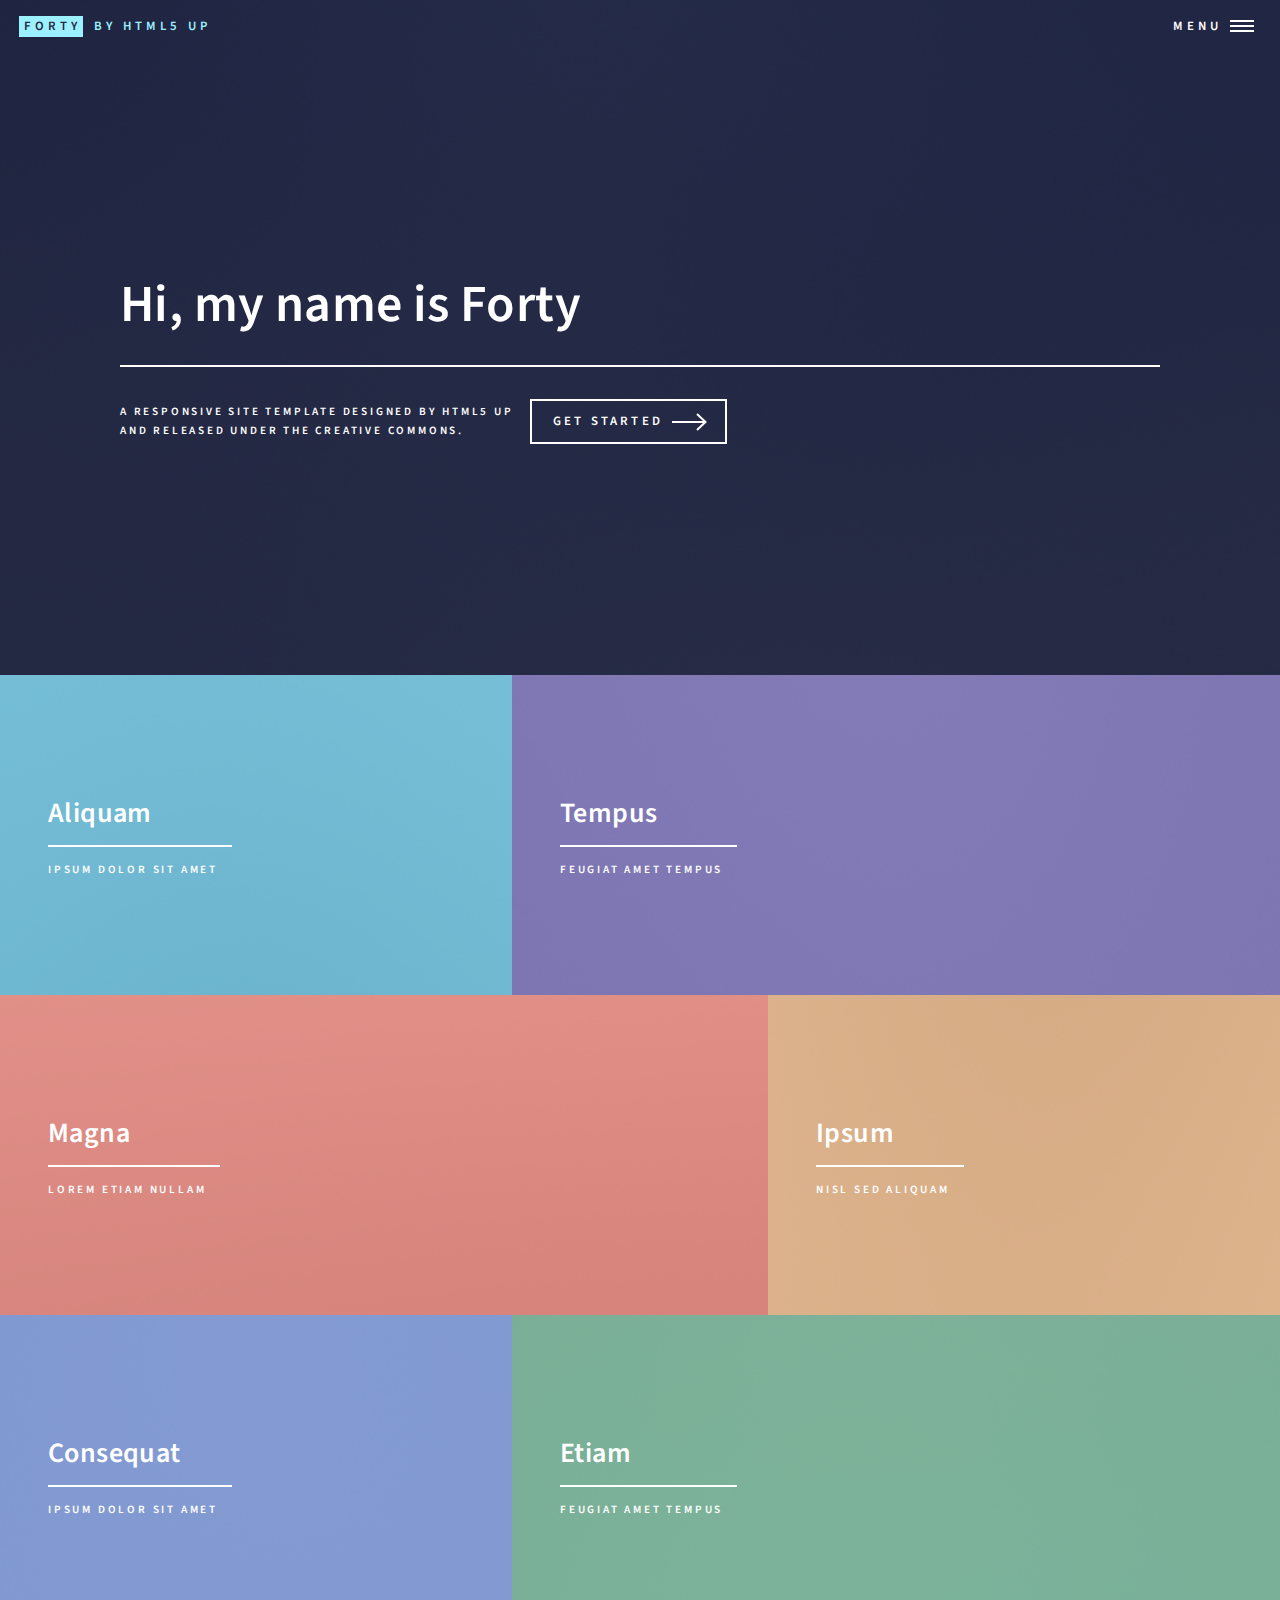
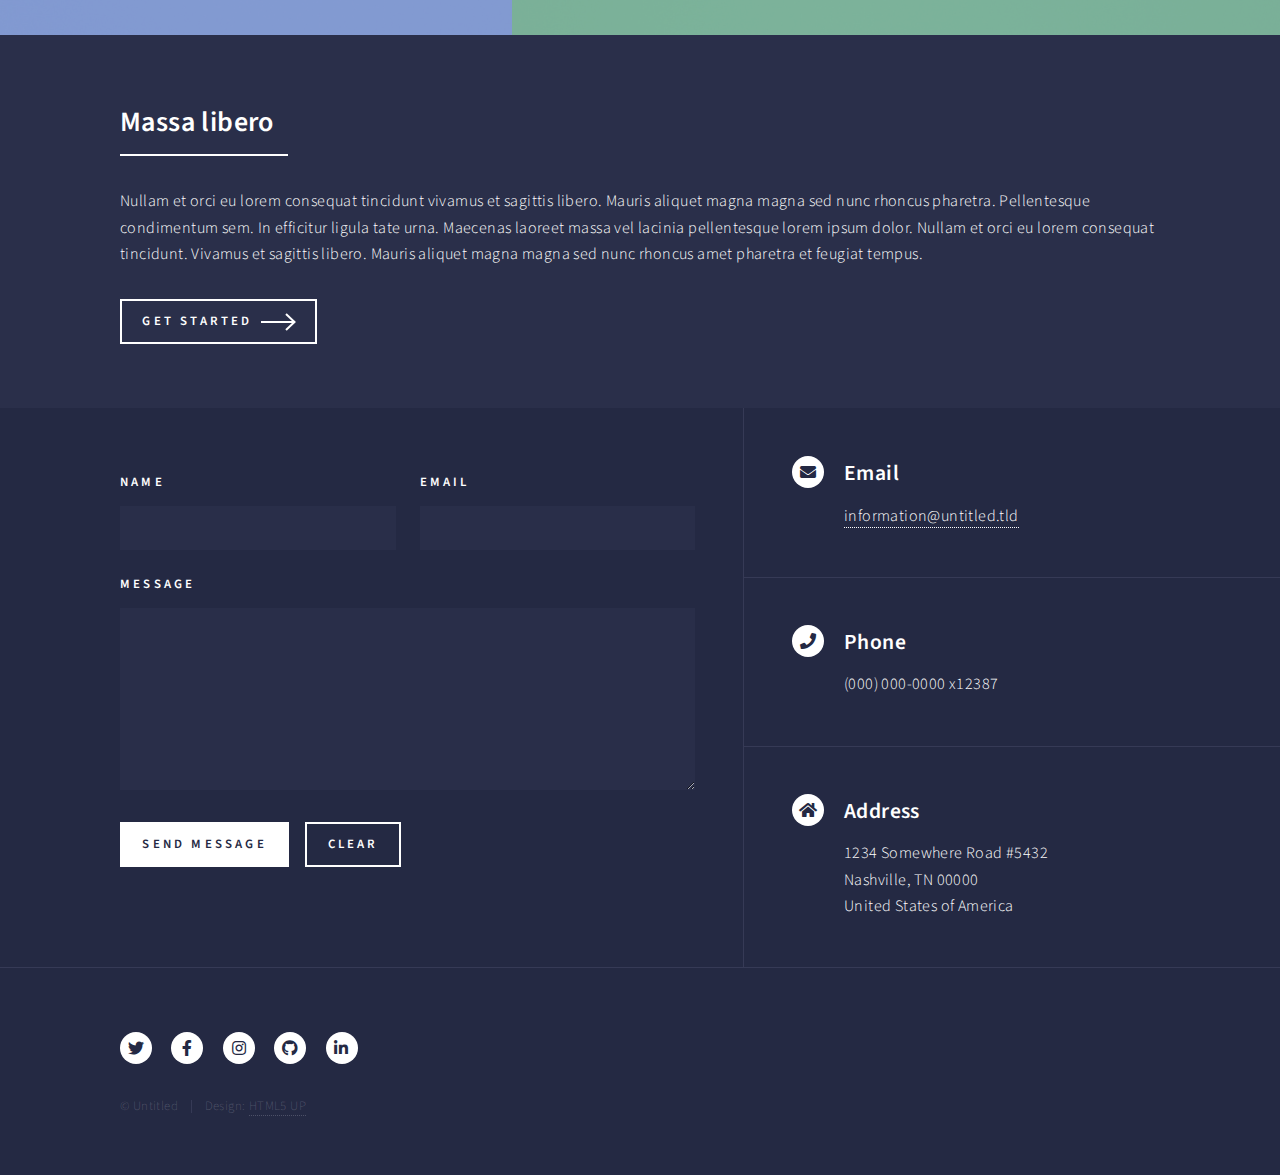
==== index.html @ 18cd09c6 "." ====
<!DOCTYPE HTML>
<!--
	Forty by HTML5 UP
	html5up.net | @ajlkn
	Free for personal and commercial use under the CCA 3.0 license (html5up.net/license)
-->
<html>
	<head>
		<title>Forty by HTML5 UP</title>
		<meta charset="utf-8" />
		<meta name="viewport" content="width=device-width, initial-scale=1, user-scalable=no" />
		<link rel="stylesheet" href="assets/css/main.css" />
		<noscript><link rel="stylesheet" href="assets/css/noscript.css" /></noscript>
	</head>
	<body class="is-preload">

		<!-- Wrapper -->
			<div id="wrapper">

				<!-- Header -->
					<header id="header" class="alt">
						<a href="index.html" class="logo"><strong>Forty</strong> <span>by HTML5 UP</span></a>
						<nav>
							<a href="#menu">Menu</a>
						</nav>
					</header>

				<!-- Menu -->
					<nav id="menu">
						<ul class="links">
							<li><a href="index.html">Home</a></li>
							<li><a href="landing.html">Landing</a></li>
							<li><a href="generic.html">Generic</a></li>
							<li><a href="elements.html">Elements</a></li>
						</ul>
						<ul class="actions stacked">
							<li><a href="#" class="button primary fit">Get Started</a></li>
							<li><a href="#" class="button fit">Log In</a></li>
						</ul>
					</nav>

				<!-- Banner -->
					<section id="banner" class="major">
						<div class="inner">
							<header class="major">
								<h1>Hi, my name is Forty</h1>
							</header>
							<div class="content">
								<p>A responsive site template designed by HTML5 UP<br />
								and released under the Creative Commons.</p>
								<ul class="actions">
									<li><a href="#one" class="button next scrolly">Get Started</a></li>
								</ul>
							</div>
						</div>
					</section>

				<!-- Main -->
					<div id="main">

						<!-- One -->
							<section id="one" class="tiles">
								<article>
									<span class="image">
										<img src="images/pic01.jpg" alt="" />
									</span>
									<header class="major">
										<h3><a href="landing.html" class="link">Aliquam</a></h3>
										<p>Ipsum dolor sit amet</p>
									</header>
								</article>
								<article>
									<span class="image">
										<img src="images/pic02.jpg" alt="" />
									</span>
									<header class="major">
										<h3><a href="landing.html" class="link">Tempus</a></h3>
										<p>feugiat amet tempus</p>
									</header>
								</article>
								<article>
									<span class="image">
										<img src="images/pic03.jpg" alt="" />
									</span>
									<header class="major">
										<h3><a href="landing.html" class="link">Magna</a></h3>
										<p>Lorem etiam nullam</p>
									</header>
								</article>
								<article>
									<span class="image">
										<img src="images/pic04.jpg" alt="" />
									</span>
									<header class="major">
										<h3><a href="landing.html" class="link">Ipsum</a></h3>
										<p>Nisl sed aliquam</p>
									</header>
								</article>
								<article>
									<span class="image">
										<img src="images/pic05.jpg" alt="" />
									</span>
									<header class="major">
										<h3><a href="landing.html" class="link">Consequat</a></h3>
										<p>Ipsum dolor sit amet</p>
									</header>
								</article>
								<article>
									<span class="image">
										<img src="images/pic06.jpg" alt="" />
									</span>
									<header class="major">
										<h3><a href="landing.html" class="link">Etiam</a></h3>
										<p>Feugiat amet tempus</p>
									</header>
								</article>
							</section>

						<!-- Two -->
							<section id="two">
								<div class="inner">
									<header class="major">
										<h2>Massa libero</h2>
									</header>
									<p>Nullam et orci eu lorem consequat tincidunt vivamus et sagittis libero. Mauris aliquet magna magna sed nunc rhoncus pharetra. Pellentesque condimentum sem. In efficitur ligula tate urna. Maecenas laoreet massa vel lacinia pellentesque lorem ipsum dolor. Nullam et orci eu lorem consequat tincidunt. Vivamus et sagittis libero. Mauris aliquet magna magna sed nunc rhoncus amet pharetra et feugiat tempus.</p>
									<ul class="actions">
										<li><a href="landing.html" class="button next">Get Started</a></li>
									</ul>
								</div>
							</section>

					</div>

				<!-- Contact -->
					<section id="contact">
						<div class="inner">
							<section>
								<form method="post" action="#">
									<div class="fields">
										<div class="field half">
											<label for="name">Name</label>
											<input type="text" name="name" id="name" />
										</div>
										<div class="field half">
											<label for="email">Email</label>
											<input type="text" name="email" id="email" />
										</div>
										<div class="field">
											<label for="message">Message</label>
											<textarea name="message" id="message" rows="6"></textarea>
										</div>
									</div>
									<ul class="actions">
										<li><input type="submit" value="Send Message" class="primary" /></li>
										<li><input type="reset" value="Clear" /></li>
									</ul>
								</form>
							</section>
							<section class="split">
								<section>
									<div class="contact-method">
										<span class="icon solid alt fa-envelope"></span>
										<h3>Email</h3>
										<a href="#">information@untitled.tld</a>
									</div>
								</section>
								<section>
									<div class="contact-method">
										<span class="icon solid alt fa-phone"></span>
										<h3>Phone</h3>
										<span>(000) 000-0000 x12387</span>
									</div>
								</section>
								<section>
									<div class="contact-method">
										<span class="icon solid alt fa-home"></span>
										<h3>Address</h3>
										<span>1234 Somewhere Road #5432<br />
										Nashville, TN 00000<br />
										United States of America</span>
									</div>
								</section>
							</section>
						</div>
					</section>

				<!-- Footer -->
					<footer id="footer">
						<div class="inner">
							<ul class="icons">
								<li><a href="#" class="icon brands alt fa-twitter"><span class="label">Twitter</span></a></li>
								<li><a href="#" class="icon brands alt fa-facebook-f"><span class="label">Facebook</span></a></li>
								<li><a href="#" class="icon brands alt fa-instagram"><span class="label">Instagram</span></a></li>
								<li><a href="#" class="icon brands alt fa-github"><span class="label">GitHub</span></a></li>
								<li><a href="#" class="icon brands alt fa-linkedin-in"><span class="label">LinkedIn</span></a></li>
							</ul>
							<ul class="copyright">
								<li>&copy; Untitled</li><li>Design: <a href="https://html5up.net">HTML5 UP</a></li>
							</ul>
						</div>
					</footer>

			</div>

		<!-- Scripts -->
			<script src="assets/js/jquery.min.js"></script>
			<script src="assets/js/jquery.scrolly.min.js"></script>
			<script src="assets/js/jquery.scrollex.min.js"></script>
			<script src="assets/js/browser.min.js"></script>
			<script src="assets/js/breakpoints.min.js"></script>
			<script src="assets/js/util.js"></script>
			<script src="assets/js/main.js"></script>

	</body>
</html>
---- assets/css/main.css ----
@import url(fontawesome-all.min.css);
@import url("https://fonts.googleapis.com/css?family=Source+Sans+Pro:300,300italic,600,600italic");

/*
	Forty by HTML5 UP
	html5up.net | @ajlkn
	Free for personal and commercial use under the CCA 3.0 license (html5up.net/license)
*/

html, body, div, span, applet, object,
iframe, h1, h2, h3, h4, h5, h6, p, blockquote,
pre, a, abbr, acronym, address, big, cite,
code, del, dfn, em, img, ins, kbd, q, s, samp,
small, strike, strong, sub, sup, tt, var, b,
u, i, center, dl, dt, dd, ol, ul, li, fieldset,
form, label, legend, table, caption, tbody,
tfoot, thead, tr, th, td, article, aside,
canvas, details, embed, figure, figcaption,
footer, header, hgroup, menu, nav, output, ruby,
section, summary, time, mark, audio, video {
	margin: 0;
	padding: 0;
	border: 0;
	font-size: 100%;
	font: inherit;
	vertical-align: baseline;}

article, aside, details, figcaption, figure,
footer, header, hgroup, menu, nav, section {
	display: block;}

body {
	line-height: 1;
}

ol, ul {
	list-style: none;
}

blockquote, q {
	quotes: none;
}

	blockquote:before, blockquote:after, q:before, q:after {
		content: '';
		content: none;
	}

table {
	border-collapse: collapse;
	border-spacing: 0;
}

body {
	-webkit-text-size-adjust: none;
}

mark {
	background-color: transparent;
	color: inherit;
}

input::-moz-focus-inner {
	border: 0;
	padding: 0;
}

input, select, textarea {
	-moz-appearance: none;
	-webkit-appearance: none;
	-ms-appearance: none;
	appearance: none;
}

/* Basic */

	@-ms-viewport {
		width: device-width;
	}

	body {
		-ms-overflow-style: scrollbar;
	}

	@media screen and (max-width: 480px) {

		html, body {
			min-width: 320px;
		}

	}

	html {
		box-sizing: border-box;
	}

	*, *:before, *:after {
		box-sizing: inherit;
	}

	body {
		background: #242943;
	}

		body.is-preload *, body.is-preload *:before, body.is-preload *:after {
			-moz-animation: none !important;
			-webkit-animation: none !important;
			-ms-animation: none !important;
			animation: none !important;
			-moz-transition: none !important;
			-webkit-transition: none !important;
			-ms-transition: none !important;
			transition: none !important;
		}

/* Type */

	body, input, select, textarea {
		color: #ffffff;
		font-family: "Source Sans Pro", Helvetica, sans-serif;
		font-size: 17pt;
		font-weight: 300;
		letter-spacing: 0.025em;
		line-height: 1.65;
	}

		@media screen and (max-width: 1680px) {

			body, input, select, textarea {
				font-size: 14pt;
			}

		}

		@media screen and (max-width: 1280px) {

			body, input, select, textarea {
				font-size: 12pt;
			}

		}

		@media screen and (max-width: 360px) {

			body, input, select, textarea {
				font-size: 11pt;
			}

		}

	a {
		-moz-transition: color 0.2s ease-in-out, border-bottom-color 0.2s ease-in-out;
		-webkit-transition: color 0.2s ease-in-out, border-bottom-color 0.2s ease-in-out;
		-ms-transition: color 0.2s ease-in-out, border-bottom-color 0.2s ease-in-out;
		transition: color 0.2s ease-in-out, border-bottom-color 0.2s ease-in-out;
		border-bottom: dotted 1px;
		color: inherit;
		text-decoration: none;
	}

		a:hover {
			border-bottom-color: transparent;
			color: #9bf1ff !important;
		}

		a:active {
			color: #53e3fb !important;
		}

	strong, b {
		color: #ffffff;
		font-weight: 600;
	}

	em, i {
		font-style: italic;
	}

	p {
		margin: 0 0 2em 0;
	}

	h1, h2, h3, h4, h5, h6 {
		color: #ffffff;
		font-weight: 600;
		line-height: 1.65;
		margin: 0 0 1em 0;
	}

		h1 a, h2 a, h3 a, h4 a, h5 a, h6 a {
			color: inherit;
			border-bottom: 0;
		}

	h1 {
		font-size: 2.5em;
	}

	h2 {
		font-size: 1.75em;
	}

	h3 {
		font-size: 1.35em;
	}

	h4 {
		font-size: 1.1em;
	}

	h5 {
		font-size: 0.9em;
	}

	h6 {
		font-size: 0.7em;
	}

	@media screen and (max-width: 736px) {

		h1 {
			font-size: 2em;
		}

		h2 {
			font-size: 1.5em;
		}

		h3 {
			font-size: 1.25em;
		}

	}

	sub {
		font-size: 0.8em;
		position: relative;
		top: 0.5em;
	}

	sup {
		font-size: 0.8em;
		position: relative;
		top: -0.5em;
	}

	blockquote {
		border-left: solid 4px rgba(212, 212, 255, 0.1);
		font-style: italic;
		margin: 0 0 2em 0;
		padding: 0.5em 0 0.5em 2em;
	}

	code {
		background: rgba(212, 212, 255, 0.035);
		font-family: "Courier New", monospace;
		font-size: 0.9em;
		margin: 0 0.25em;
		padding: 0.25em 0.65em;
	}

	pre {
		-webkit-overflow-scrolling: touch;
		font-family: "Courier New", monospace;
		font-size: 0.9em;
		margin: 0 0 2em 0;
	}

		pre code {
			display: block;
			line-height: 1.75;
			padding: 1em 1.5em;
			overflow-x: auto;
		}

	hr {
		border: 0;
		border-bottom: solid 1px rgba(212, 212, 255, 0.1);
		margin: 2em 0;
	}

		hr.major {
			margin: 3em 0;
		}

	.align-left {
		text-align: left;
	}

	.align-center {
		text-align: center;
	}

	.align-right {
		text-align: right;
	}

/* Row */

	.row {
		display: flex;
		flex-wrap: wrap;
		box-sizing: border-box;
		align-items: stretch;
	}

		.row > * {
			box-sizing: border-box;
		}

		.row.gtr-uniform > * > :last-child {
			margin-bottom: 0;
		}

		.row.aln-left {
			justify-content: flex-start;
		}

		.row.aln-center {
			justify-content: center;
		}

		.row.aln-right {
			justify-content: flex-end;
		}

		.row.aln-top {
			align-items: flex-start;
		}

		.row.aln-middle {
			align-items: center;
		}

		.row.aln-bottom {
			align-items: flex-end;
		}

		.row > .imp {
			order: -1;
		}

		.row > .col-1 {
			width: 8.33333%;
		}

		.row > .off-1 {
			margin-left: 8.33333%;
		}

		.row > .col-2 {
			width: 16.66667%;
		}

		.row > .off-2 {
			margin-left: 16.66667%;
		}

		.row > .col-3 {
			width: 25%;
		}

		.row > .off-3 {
			margin-left: 25%;
		}

		.row > .col-4 {
			width: 33.33333%;
		}

		.row > .off-4 {
			margin-left: 33.33333%;
		}

		.row > .col-5 {
			width: 41.66667%;
		}

		.row > .off-5 {
			margin-left: 41.66667%;
		}

		.row > .col-6 {
			width: 50%;
		}

		.row > .off-6 {
			margin-left: 50%;
		}

		.row > .col-7 {
			width: 58.33333%;
		}

		.row > .off-7 {
			margin-left: 58.33333%;
		}

		.row > .col-8 {
			width: 66.66667%;
		}

		.row > .off-8 {
			margin-left: 66.66667%;
		}

		.row > .col-9 {
			width: 75%;
		}

		.row > .off-9 {
			margin-left: 75%;
		}

		.row > .col-10 {
			width: 83.33333%;
		}

		.row > .off-10 {
			margin-left: 83.33333%;
		}

		.row > .col-11 {
			width: 91.66667%;
		}

		.row > .off-11 {
			margin-left: 91.66667%;
		}

		.row > .col-12 {
			width: 100%;
		}

		.row > .off-12 {
			margin-left: 100%;
		}

		.row.gtr-0 {
			margin-top: 0;
			margin-left: 0em;
		}

			.row.gtr-0 > * {
				padding: 0 0 0 0em;
			}

			.row.gtr-0.gtr-uniform {
				margin-top: 0em;
			}

				.row.gtr-0.gtr-uniform > * {
					padding-top: 0em;
				}

		.row.gtr-25 {
			margin-top: 0;
			margin-left: -0.5em;
		}

			.row.gtr-25 > * {
				padding: 0 0 0 0.5em;
			}

			.row.gtr-25.gtr-uniform {
				margin-top: -0.5em;
			}

				.row.gtr-25.gtr-uniform > * {
					padding-top: 0.5em;
				}

		.row.gtr-50 {
			margin-top: 0;
			margin-left: -1em;
		}

			.row.gtr-50 > * {
				padding: 0 0 0 1em;
			}

			.row.gtr-50.gtr-uniform {
				margin-top: -1em;
			}

				.row.gtr-50.gtr-uniform > * {
					padding-top: 1em;
				}

		.row {
			margin-top: 0;
			margin-left: -2em;
		}

			.row > * {
				padding: 0 0 0 2em;
			}

			.row.gtr-uniform {
				margin-top: -2em;
			}

				.row.gtr-uniform > * {
					padding-top: 2em;
				}

		.row.gtr-150 {
			margin-top: 0;
			margin-left: -3em;
		}

			.row.gtr-150 > * {
				padding: 0 0 0 3em;
			}

			.row.gtr-150.gtr-uniform {
				margin-top: -3em;
			}

				.row.gtr-150.gtr-uniform > * {
					padding-top: 3em;
				}

		.row.gtr-200 {
			margin-top: 0;
			margin-left: -4em;
		}

			.row.gtr-200 > * {
				padding: 0 0 0 4em;
			}

			.row.gtr-200.gtr-uniform {
				margin-top: -4em;
			}

				.row.gtr-200.gtr-uniform > * {
					padding-top: 4em;
				}

		@media screen and (max-width: 1680px) {

			.row {
				display: flex;
				flex-wrap: wrap;
				box-sizing: border-box;
				align-items: stretch;
			}

				.row > * {
					box-sizing: border-box;
				}

				.row.gtr-uniform > * > :last-child {
					margin-bottom: 0;
				}

				.row.aln-left {
					justify-content: flex-start;
				}

				.row.aln-center {
					justify-content: center;
				}

				.row.aln-right {
					justify-content: flex-end;
				}

				.row.aln-top {
					align-items: flex-start;
				}

				.row.aln-middle {
					align-items: center;
				}

				.row.aln-bottom {
					align-items: flex-end;
				}

				.row > .imp-xlarge {
					order: -1;
				}

				.row > .col-1-xlarge {
					width: 8.33333%;
				}

				.row > .off-1-xlarge {
					margin-left: 8.33333%;
				}

				.row > .col-2-xlarge {
					width: 16.66667%;
				}

				.row > .off-2-xlarge {
					margin-left: 16.66667%;
				}

				.row > .col-3-xlarge {
					width: 25%;
				}

				.row > .off-3-xlarge {
					margin-left: 25%;
				}

				.row > .col-4-xlarge {
					width: 33.33333%;
				}

				.row > .off-4-xlarge {
					margin-left: 33.33333%;
				}

				.row > .col-5-xlarge {
					width: 41.66667%;
				}

				.row > .off-5-xlarge {
					margin-left: 41.66667%;
				}

				.row > .col-6-xlarge {
					width: 50%;
				}

				.row > .off-6-xlarge {
					margin-left: 50%;
				}

				.row > .col-7-xlarge {
					width: 58.33333%;
				}

				.row > .off-7-xlarge {
					margin-left: 58.33333%;
				}

				.row > .col-8-xlarge {
					width: 66.66667%;
				}

				.row > .off-8-xlarge {
					margin-left: 66.66667%;
				}

				.row > .col-9-xlarge {
					width: 75%;
				}

				.row > .off-9-xlarge {
					margin-left: 75%;
				}

				.row > .col-10-xlarge {
					width: 83.33333%;
				}

				.row > .off-10-xlarge {
					margin-left: 83.33333%;
				}

				.row > .col-11-xlarge {
					width: 91.66667%;
				}

				.row > .off-11-xlarge {
					margin-left: 91.66667%;
				}

				.row > .col-12-xlarge {
					width: 100%;
				}

				.row > .off-12-xlarge {
					margin-left: 100%;
				}

				.row.gtr-0 {
					margin-top: 0;
					margin-left: 0em;
				}

					.row.gtr-0 > * {
						padding: 0 0 0 0em;
					}

					.row.gtr-0.gtr-uniform {
						margin-top: 0em;
					}

						.row.gtr-0.gtr-uniform > * {
							padding-top: 0em;
						}

				.row.gtr-25 {
					margin-top: 0;
					margin-left: -0.5em;
				}

					.row.gtr-25 > * {
						padding: 0 0 0 0.5em;
					}

					.row.gtr-25.gtr-uniform {
						margin-top: -0.5em;
					}

						.row.gtr-25.gtr-uniform > * {
							padding-top: 0.5em;
						}

				.row.gtr-50 {
					margin-top: 0;
					margin-left: -1em;
				}

					.row.gtr-50 > * {
						padding: 0 0 0 1em;
					}

					.row.gtr-50.gtr-uniform {
						margin-top: -1em;
					}

						.row.gtr-50.gtr-uniform > * {
							padding-top: 1em;
						}

				.row {
					margin-top: 0;
					margin-left: -2em;
				}

					.row > * {
						padding: 0 0 0 2em;
					}

					.row.gtr-uniform {
						margin-top: -2em;
					}

						.row.gtr-uniform > * {
							padding-top: 2em;
						}

				.row.gtr-150 {
					margin-top: 0;
					margin-left: -3em;
				}

					.row.gtr-150 > * {
						padding: 0 0 0 3em;
					}

					.row.gtr-150.gtr-uniform {
						margin-top: -3em;
					}

						.row.gtr-150.gtr-uniform > * {
							padding-top: 3em;
						}

				.row.gtr-200 {
					margin-top: 0;
					margin-left: -4em;
				}

					.row.gtr-200 > * {
						padding: 0 0 0 4em;
					}

					.row.gtr-200.gtr-uniform {
						margin-top: -4em;
					}

						.row.gtr-200.gtr-uniform > * {
							padding-top: 4em;
						}

		}

		@media screen and (max-width: 1280px) {

			.row {
				display: flex;
				flex-wrap: wrap;
				box-sizing: border-box;
				align-items: stretch;
			}

				.row > * {
					box-sizing: border-box;
				}

				.row.gtr-uniform > * > :last-child {
					margin-bottom: 0;
				}

				.row.aln-left {
					justify-content: flex-start;
				}

				.row.aln-center {
					justify-content: center;
				}

				.row.aln-right {
					justify-content: flex-end;
				}

				.row.aln-top {
					align-items: flex-start;
				}

				.row.aln-middle {
					align-items: center;
				}

				.row.aln-bottom {
					align-items: flex-end;
				}

				.row > .imp-large {
					order: -1;
				}

				.row > .col-1-large {
					width: 8.33333%;
				}

				.row > .off-1-large {
					margin-left: 8.33333%;
				}

				.row > .col-2-large {
					width: 16.66667%;
				}

				.row > .off-2-large {
					margin-left: 16.66667%;
				}

				.row > .col-3-large {
					width: 25%;
				}

				.row > .off-3-large {
					margin-left: 25%;
				}

				.row > .col-4-large {
					width: 33.33333%;
				}

				.row > .off-4-large {
					margin-left: 33.33333%;
				}

				.row > .col-5-large {
					width: 41.66667%;
				}

				.row > .off-5-large {
					margin-left: 41.66667%;
				}

				.row > .col-6-large {
					width: 50%;
				}

				.row > .off-6-large {
					margin-left: 50%;
				}

				.row > .col-7-large {
					width: 58.33333%;
				}

				.row > .off-7-large {
					margin-left: 58.33333%;
				}

				.row > .col-8-large {
					width: 66.66667%;
				}

				.row > .off-8-large {
					margin-left: 66.66667%;
				}

				.row > .col-9-large {
					width: 75%;
				}

				.row > .off-9-large {
					margin-left: 75%;
				}

				.row > .col-10-large {
					width: 83.33333%;
				}

				.row > .off-10-large {
					margin-left: 83.33333%;
				}

				.row > .col-11-large {
					width: 91.66667%;
				}

				.row > .off-11-large {
					margin-left: 91.66667%;
				}

				.row > .col-12-large {
					width: 100%;
				}

				.row > .off-12-large {
					margin-left: 100%;
				}

				.row.gtr-0 {
					margin-top: 0;
					margin-left: 0em;
				}

					.row.gtr-0 > * {
						padding: 0 0 0 0em;
					}

					.row.gtr-0.gtr-uniform {
						margin-top: 0em;
					}

						.row.gtr-0.gtr-uniform > * {
							padding-top: 0em;
						}

				.row.gtr-25 {
					margin-top: 0;
					margin-left: -0.375em;
				}

					.row.gtr-25 > * {
						padding: 0 0 0 0.375em;
					}

					.row.gtr-25.gtr-uniform {
						margin-top: -0.375em;
					}

						.row.gtr-25.gtr-uniform > * {
							padding-top: 0.375em;
						}

				.row.gtr-50 {
					margin-top: 0;
					margin-left: -0.75em;
				}

					.row.gtr-50 > * {
						padding: 0 0 0 0.75em;
					}

					.row.gtr-50.gtr-uniform {
						margin-top: -0.75em;
					}

						.row.gtr-50.gtr-uniform > * {
							padding-top: 0.75em;
						}

				.row {
					margin-top: 0;
					margin-left: -1.5em;
				}

					.row > * {
						padding: 0 0 0 1.5em;
					}

					.row.gtr-uniform {
						margin-top: -1.5em;
					}

						.row.gtr-uniform > * {
							padding-top: 1.5em;
						}

				.row.gtr-150 {
					margin-top: 0;
					margin-left: -2.25em;
				}

					.row.gtr-150 > * {
						padding: 0 0 0 2.25em;
					}

					.row.gtr-150.gtr-uniform {
						margin-top: -2.25em;
					}

						.row.gtr-150.gtr-uniform > * {
							padding-top: 2.25em;
						}

				.row.gtr-200 {
					margin-top: 0;
					margin-left: -3em;
				}

					.row.gtr-200 > * {
						padding: 0 0 0 3em;
					}

					.row.gtr-200.gtr-uniform {
						margin-top: -3em;
					}

						.row.gtr-200.gtr-uniform > * {
							padding-top: 3em;
						}

		}

		@media screen and (max-width: 980px) {

			.row {
				display: flex;
				flex-wrap: wrap;
				box-sizing: border-box;
				align-items: stretch;
			}

				.row > * {
					box-sizing: border-box;
				}

				.row.gtr-uniform > * > :last-child {
					margin-bottom: 0;
				}

				.row.aln-left {
					justify-content: flex-start;
				}

				.row.aln-center {
					justify-content: center;
				}

				.row.aln-right {
					justify-content: flex-end;
				}

				.row.aln-top {
					align-items: flex-start;
				}

				.row.aln-middle {
					align-items: center;
				}

				.row.aln-bottom {
					align-items: flex-end;
				}

				.row > .imp-medium {
					order: -1;
				}

				.row > .col-1-medium {
					width: 8.33333%;
				}

				.row > .off-1-medium {
					margin-left: 8.33333%;
				}

				.row > .col-2-medium {
					width: 16.66667%;
				}

				.row > .off-2-medium {
					margin-left: 16.66667%;
				}

				.row > .col-3-medium {
					width: 25%;
				}

				.row > .off-3-medium {
					margin-left: 25%;
				}

				.row > .col-4-medium {
					width: 33.33333%;
				}

				.row > .off-4-medium {
					margin-left: 33.33333%;
				}

				.row > .col-5-medium {
					width: 41.66667%;
				}

				.row > .off-5-medium {
					margin-left: 41.66667%;
				}

				.row > .col-6-medium {
					width: 50%;
				}

				.row > .off-6-medium {
					margin-left: 50%;
				}

				.row > .col-7-medium {
					width: 58.33333%;
				}

				.row > .off-7-medium {
					margin-left: 58.33333%;
				}

				.row > .col-8-medium {
					width: 66.66667%;
				}

				.row > .off-8-medium {
					margin-left: 66.66667%;
				}

				.row > .col-9-medium {
					width: 75%;
				}

				.row > .off-9-medium {
					margin-left: 75%;
				}

				.row > .col-10-medium {
					width: 83.33333%;
				}

				.row > .off-10-medium {
					margin-left: 83.33333%;
				}

				.row > .col-11-medium {
					width: 91.66667%;
				}

				.row > .off-11-medium {
					margin-left: 91.66667%;
				}

				.row > .col-12-medium {
					width: 100%;
				}

				.row > .off-12-medium {
					margin-left: 100%;
				}

				.row.gtr-0 {
					margin-top: 0;
					margin-left: 0em;
				}

					.row.gtr-0 > * {
						padding: 0 0 0 0em;
					}

					.row.gtr-0.gtr-uniform {
						margin-top: 0em;
					}

						.row.gtr-0.gtr-uniform > * {
							padding-top: 0em;
						}

				.row.gtr-25 {
					margin-top: 0;
					margin-left: -0.375em;
				}

					.row.gtr-25 > * {
						padding: 0 0 0 0.375em;
					}

					.row.gtr-25.gtr-uniform {
						margin-top: -0.375em;
					}

						.row.gtr-25.gtr-uniform > * {
							padding-top: 0.375em;
						}

				.row.gtr-50 {
					margin-top: 0;
					margin-left: -0.75em;
				}

					.row.gtr-50 > * {
						padding: 0 0 0 0.75em;
					}

					.row.gtr-50.gtr-uniform {
						margin-top: -0.75em;
					}

						.row.gtr-50.gtr-uniform > * {
							padding-top: 0.75em;
						}

				.row {
					margin-top: 0;
					margin-left: -1.5em;
				}

					.row > * {
						padding: 0 0 0 1.5em;
					}

					.row.gtr-uniform {
						margin-top: -1.5em;
					}

						.row.gtr-uniform > * {
							padding-top: 1.5em;
						}

				.row.gtr-150 {
					margin-top: 0;
					margin-left: -2.25em;
				}

					.row.gtr-150 > * {
						padding: 0 0 0 2.25em;
					}

					.row.gtr-150.gtr-uniform {
						margin-top: -2.25em;
					}

						.row.gtr-150.gtr-uniform > * {
							padding-top: 2.25em;
						}

				.row.gtr-200 {
					margin-top: 0;
					margin-left: -3em;
				}

					.row.gtr-200 > * {
						padding: 0 0 0 3em;
					}

					.row.gtr-200.gtr-uniform {
						margin-top: -3em;
					}

						.row.gtr-200.gtr-uniform > * {
							padding-top: 3em;
						}

		}

		@media screen and (max-width: 736px) {

			.row {
				display: flex;
				flex-wrap: wrap;
				box-sizing: border-box;
				align-items: stretch;
			}

				.row > * {
					box-sizing: border-box;
				}

				.row.gtr-uniform > * > :last-child {
					margin-bottom: 0;
				}

				.row.aln-left {
					justify-content: flex-start;
				}

				.row.aln-center {
					justify-content: center;
				}

				.row.aln-right {
					justify-content: flex-end;
				}

				.row.aln-top {
					align-items: flex-start;
				}

				.row.aln-middle {
					align-items: center;
				}

				.row.aln-bottom {
					align-items: flex-end;
				}

				.row > .imp-small {
					order: -1;
				}

				.row > .col-1-small {
					width: 8.33333%;
				}

				.row > .off-1-small {
					margin-left: 8.33333%;
				}

				.row > .col-2-small {
					width: 16.66667%;
				}

				.row > .off-2-small {
					margin-left: 16.66667%;
				}

				.row > .col-3-small {
					width: 25%;
				}

				.row > .off-3-small {
					margin-left: 25%;
				}

				.row > .col-4-small {
					width: 33.33333%;
				}

				.row > .off-4-small {
					margin-left: 33.33333%;
				}

				.row > .col-5-small {
					width: 41.66667%;
				}

				.row > .off-5-small {
					margin-left: 41.66667%;
				}

				.row > .col-6-small {
					width: 50%;
				}

				.row > .off-6-small {
					margin-left: 50%;
				}

				.row > .col-7-small {
					width: 58.33333%;
				}

				.row > .off-7-small {
					margin-left: 58.33333%;
				}

				.row > .col-8-small {
					width: 66.66667%;
				}

				.row > .off-8-small {
					margin-left: 66.66667%;
				}

				.row > .col-9-small {
					width: 75%;
				}

				.row > .off-9-small {
					margin-left: 75%;
				}

				.row > .col-10-small {
					width: 83.33333%;
				}

				.row > .off-10-small {
					margin-left: 83.33333%;
				}

				.row > .col-11-small {
					width: 91.66667%;
				}

				.row > .off-11-small {
					margin-left: 91.66667%;
				}

				.row > .col-12-small {
					width: 100%;
				}

				.row > .off-12-small {
					margin-left: 100%;
				}

				.row.gtr-0 {
					margin-top: 0;
					margin-left: 0em;
				}

					.row.gtr-0 > * {
						padding: 0 0 0 0em;
					}

					.row.gtr-0.gtr-uniform {
						margin-top: 0em;
					}

						.row.gtr-0.gtr-uniform > * {
							padding-top: 0em;
						}

				.row.gtr-25 {
					margin-top: 0;
					margin-left: -0.3125em;
				}

					.row.gtr-25 > * {
						padding: 0 0 0 0.3125em;
					}

					.row.gtr-25.gtr-uniform {
						margin-top: -0.3125em;
					}

						.row.gtr-25.gtr-uniform > * {
							padding-top: 0.3125em;
						}

				.row.gtr-50 {
					margin-top: 0;
					margin-left: -0.625em;
				}

					.row.gtr-50 > * {
						padding: 0 0 0 0.625em;
					}

					.row.gtr-50.gtr-uniform {
						margin-top: -0.625em;
					}

						.row.gtr-50.gtr-uniform > * {
							padding-top: 0.625em;
						}

				.row {
					margin-top: 0;
					margin-left: -1.25em;
				}

					.row > * {
						padding: 0 0 0 1.25em;
					}

					.row.gtr-uniform {
						margin-top: -1.25em;
					}

						.row.gtr-uniform > * {
							padding-top: 1.25em;
						}

				.row.gtr-150 {
					margin-top: 0;
					margin-left: -1.875em;
				}

					.row.gtr-150 > * {
						padding: 0 0 0 1.875em;
					}

					.row.gtr-150.gtr-uniform {
						margin-top: -1.875em;
					}

						.row.gtr-150.gtr-uniform > * {
							padding-top: 1.875em;
						}

				.row.gtr-200 {
					margin-top: 0;
					margin-left: -2.5em;
				}

					.row.gtr-200 > * {
						padding: 0 0 0 2.5em;
					}

					.row.gtr-200.gtr-uniform {
						margin-top: -2.5em;
					}

						.row.gtr-200.gtr-uniform > * {
							padding-top: 2.5em;
						}

		}

		@media screen and (max-width: 480px) {

			.row {
				display: flex;
				flex-wrap: wrap;
				box-sizing: border-box;
				align-items: stretch;
			}

				.row > * {
					box-sizing: border-box;
				}

				.row.gtr-uniform > * > :last-child {
					margin-bottom: 0;
				}

				.row.aln-left {
					justify-content: flex-start;
				}

				.row.aln-center {
					justify-content: center;
				}

				.row.aln-right {
					justify-content: flex-end;
				}

				.row.aln-top {
					align-items: flex-start;
				}

				.row.aln-middle {
					align-items: center;
				}

				.row.aln-bottom {
					align-items: flex-end;
				}

				.row > .imp-xsmall {
					order: -1;
				}

				.row > .col-1-xsmall {
					width: 8.33333%;
				}

				.row > .off-1-xsmall {
					margin-left: 8.33333%;
				}

				.row > .col-2-xsmall {
					width: 16.66667%;
				}

				.row > .off-2-xsmall {
					margin-left: 16.66667%;
				}

				.row > .col-3-xsmall {
					width: 25%;
				}

				.row > .off-3-xsmall {
					margin-left: 25%;
				}

				.row > .col-4-xsmall {
					width: 33.33333%;
				}

				.row > .off-4-xsmall {
					margin-left: 33.33333%;
				}

				.row > .col-5-xsmall {
					width: 41.66667%;
				}

				.row > .off-5-xsmall {
					margin-left: 41.66667%;
				}

				.row > .col-6-xsmall {
					width: 50%;
				}

				.row > .off-6-xsmall {
					margin-left: 50%;
				}

				.row > .col-7-xsmall {
					width: 58.33333%;
				}

				.row > .off-7-xsmall {
					margin-left: 58.33333%;
				}

				.row > .col-8-xsmall {
					width: 66.66667%;
				}

				.row > .off-8-xsmall {
					margin-left: 66.66667%;
				}

				.row > .col-9-xsmall {
					width: 75%;
				}

				.row > .off-9-xsmall {
					margin-left: 75%;
				}

				.row > .col-10-xsmall {
					width: 83.33333%;
				}

				.row > .off-10-xsmall {
					margin-left: 83.33333%;
				}

				.row > .col-11-xsmall {
					width: 91.66667%;
				}

				.row > .off-11-xsmall {
					margin-left: 91.66667%;
				}

				.row > .col-12-xsmall {
					width: 100%;
				}

				.row > .off-12-xsmall {
					margin-left: 100%;
				}

				.row.gtr-0 {
					margin-top: 0;
					margin-left: 0em;
				}

					.row.gtr-0 > * {
						padding: 0 0 0 0em;
					}

					.row.gtr-0.gtr-uniform {
						margin-top: 0em;
					}

						.row.gtr-0.gtr-uniform > * {
							padding-top: 0em;
						}

				.row.gtr-25 {
					margin-top: 0;
					margin-left: -0.3125em;
				}

					.row.gtr-25 > * {
						padding: 0 0 0 0.3125em;
					}

					.row.gtr-25.gtr-uniform {
						margin-top: -0.3125em;
					}

						.row.gtr-25.gtr-uniform > * {
							padding-top: 0.3125em;
						}

				.row.gtr-50 {
					margin-top: 0;
					margin-left: -0.625em;
				}

					.row.gtr-50 > * {
						padding: 0 0 0 0.625em;
					}

					.row.gtr-50.gtr-uniform {
						margin-top: -0.625em;
					}

						.row.gtr-50.gtr-uniform > * {
							padding-top: 0.625em;
						}

				.row {
					margin-top: 0;
					margin-left: -1.25em;
				}

					.row > * {
						padding: 0 0 0 1.25em;
					}

					.row.gtr-uniform {
						margin-top: -1.25em;
					}

						.row.gtr-uniform > * {
							padding-top: 1.25em;
						}

				.row.gtr-150 {
					margin-top: 0;
					margin-left: -1.875em;
				}

					.row.gtr-150 > * {
						padding: 0 0 0 1.875em;
					}

					.row.gtr-150.gtr-uniform {
						margin-top: -1.875em;
					}

						.row.gtr-150.gtr-uniform > * {
							padding-top: 1.875em;
						}

				.row.gtr-200 {
					margin-top: 0;
					margin-left: -2.5em;
				}

					.row.gtr-200 > * {
						padding: 0 0 0 2.5em;
					}

					.row.gtr-200.gtr-uniform {
						margin-top: -2.5em;
					}

						.row.gtr-200.gtr-uniform > * {
							padding-top: 2.5em;
						}

		}

/* Section/Article */

	section.special, article.special {
		text-align: center;
	}

	header.major {
		width: -moz-max-content;
		width: -webkit-max-content;
		width: -ms-max-content;
		width: max-content;
		margin-bottom: 2em;
	}

		header.major > :first-child {
			margin-bottom: 0;
			width: calc(100% + 0.5em);
		}

			header.major > :first-child:after {
				content: '';
				background-color: #ffffff;
				display: block;
				height: 2px;
				margin: 0.325em 0 0.5em 0;
				width: 100%;
			}

		header.major > p {
			font-size: 0.7em;
			font-weight: 600;
			letter-spacing: 0.25em;
			margin-bottom: 0;
			text-transform: uppercase;
		}

		body.is-ie header.major > :first-child:after {
			max-width: 9em;
		}

		body.is-ie header.major > h1:after {
			max-width: 100% !important;
		}

	@media screen and (max-width: 736px) {

		header.major > p br {
			display: none;
		}

	}

/* Form */

	form {
		margin: 0 0 2em 0;
	}

		form > :last-child {
			margin-bottom: 0;
		}

		form > .fields {
			display: -moz-flex;
			display: -webkit-flex;
			display: -ms-flex;
			display: flex;
			-moz-flex-wrap: wrap;
			-webkit-flex-wrap: wrap;
			-ms-flex-wrap: wrap;
			flex-wrap: wrap;
			width: calc(100% + 3em);
			margin: -1.5em 0 2em -1.5em;
		}

			form > .fields > .field {
				-moz-flex-grow: 0;
				-webkit-flex-grow: 0;
				-ms-flex-grow: 0;
				flex-grow: 0;
				-moz-flex-shrink: 0;
				-webkit-flex-shrink: 0;
				-ms-flex-shrink: 0;
				flex-shrink: 0;
				padding: 1.5em 0 0 1.5em;
				width: calc(100% - 1.5em);
			}

				form > .fields > .field.half {
					width: calc(50% - 0.75em);
				}

				form > .fields > .field.third {
					width: calc(100%/3 - 0.5em);
				}

				form > .fields > .field.quarter {
					width: calc(25% - 0.375em);
				}

		@media screen and (max-width: 480px) {

			form > .fields {
				width: calc(100% + 3em);
				margin: -1.5em 0 2em -1.5em;
			}

				form > .fields > .field {
					padding: 1.5em 0 0 1.5em;
					width: calc(100% - 1.5em);
				}

					form > .fields > .field.half {
						width: calc(100% - 1.5em);
					}

					form > .fields > .field.third {
						width: calc(100% - 1.5em);
					}

					form > .fields > .field.quarter {
						width: calc(100% - 1.5em);
					}

		}

	label {
		color: #ffffff;
		display: block;
		font-size: 0.8em;
		font-weight: 600;
		letter-spacing: 0.25em;
		margin: 0 0 1em 0;
		text-transform: uppercase;
	}

	input[type="text"],
	input[type="password"],
	input[type="email"],
	input[type="tel"],
	input[type="search"],
	input[type="url"],
	select,
	textarea {
		-moz-appearance: none;
		-webkit-appearance: none;
		-ms-appearance: none;
		appearance: none;
		background: rgba(212, 212, 255, 0.035);
		border: none;
		border-radius: 0;
		color: inherit;
		display: block;
		outline: 0;
		padding: 0 1em;
		text-decoration: none;
		width: 100%;
	}

		input[type="text"]:invalid,
		input[type="password"]:invalid,
		input[type="email"]:invalid,
		input[type="tel"]:invalid,
		input[type="search"]:invalid,
		input[type="url"]:invalid,
		select:invalid,
		textarea:invalid {
			box-shadow: none;
		}

		input[type="text"]:focus,
		input[type="password"]:focus,
		input[type="email"]:focus,
		input[type="tel"]:focus,
		input[type="search"]:focus,
		input[type="url"]:focus,
		select:focus,
		textarea:focus {
			border-color: #9bf1ff;
			box-shadow: 0 0 0 2px #9bf1ff;
		}

	select {
		background-image: url("data:image/svg+xml;charset=utf8,%3Csvg xmlns='http://www.w3.org/2000/svg' width='40' height='40' preserveAspectRatio='none' viewBox='0 0 40 40'%3E%3Cpath d='M9.4,12.3l10.4,10.4l10.4-10.4c0.2-0.2,0.5-0.4,0.9-0.4c0.3,0,0.6,0.1,0.9,0.4l3.3,3.3c0.2,0.2,0.4,0.5,0.4,0.9 c0,0.4-0.1,0.6-0.4,0.9L20.7,31.9c-0.2,0.2-0.5,0.4-0.9,0.4c-0.3,0-0.6-0.1-0.9-0.4L4.3,17.3c-0.2-0.2-0.4-0.5-0.4-0.9 c0-0.4,0.1-0.6,0.4-0.9l3.3-3.3c0.2-0.2,0.5-0.4,0.9-0.4S9.1,12.1,9.4,12.3z' fill='rgba(212, 212, 255, 0.1)' /%3E%3C/svg%3E");
		background-size: 1.25rem;
		background-repeat: no-repeat;
		background-position: calc(100% - 1rem) center;
		height: 2.75em;
		padding-right: 2.75em;
		text-overflow: ellipsis;
	}

		select option {
			color: #ffffff;
			background: #242943;
		}

		select:focus::-ms-value {
			background-color: transparent;
		}

		select::-ms-expand {
			display: none;
		}

	input[type="text"],
	input[type="password"],
	input[type="email"],
	input[type="tel"],
	input[type="search"],
	input[type="url"],
	select {
		height: 2.75em;
	}

	textarea {
		padding: 0.75em 1em;
	}

	input[type="checkbox"],
	input[type="radio"] {
		-moz-appearance: none;
		-webkit-appearance: none;
		-ms-appearance: none;
		appearance: none;
		display: block;
		float: left;
		margin-right: -2em;
		opacity: 0;
		width: 1em;
		z-index: -1;
	}

		input[type="checkbox"] + label,
		input[type="radio"] + label {
			text-decoration: none;
			color: #ffffff;
			cursor: pointer;
			display: inline-block;
			font-weight: 300;
			padding-left: 2.65em;
			padding-right: 0.75em;
			position: relative;
		}

			input[type="checkbox"] + label:before,
			input[type="radio"] + label:before {
				-moz-osx-font-smoothing: grayscale;
				-webkit-font-smoothing: antialiased;
				display: inline-block;
				font-style: normal;
				font-variant: normal;
				text-rendering: auto;
				line-height: 1;
				text-transform: none !important;
				font-family: 'Font Awesome 5 Free';
				font-weight: 900;
			}

			input[type="checkbox"] + label:before,
			input[type="radio"] + label:before {
				background: rgba(212, 212, 255, 0.035);
				content: '';
				display: inline-block;
				font-size: 0.8em;
				height: 2.0625em;
				left: 0;
				letter-spacing: 0;
				line-height: 2.0625em;
				position: absolute;
				text-align: center;
				top: 0;
				width: 2.0625em;
			}

		input[type="checkbox"]:checked + label:before,
		input[type="radio"]:checked + label:before {
			background: #ffffff;
			border-color: #9bf1ff;
			content: '\f00c';
			color: #242943;
		}

		input[type="checkbox"]:focus + label:before,
		input[type="radio"]:focus + label:before {
			box-shadow: 0 0 0 2px #9bf1ff;
		}

	input[type="radio"] + label:before {
		border-radius: 100%;
	}

	::-webkit-input-placeholder {
		color: rgba(244, 244, 255, 0.2) !important;
		opacity: 1.0;
	}

	:-moz-placeholder {
		color: rgba(244, 244, 255, 0.2) !important;
		opacity: 1.0;
	}

	::-moz-placeholder {
		color: rgba(244, 244, 255, 0.2) !important;
		opacity: 1.0;
	}

	:-ms-input-placeholder {
		color: rgba(244, 244, 255, 0.2) !important;
		opacity: 1.0;
	}

/* Box */

	.box {
		border: solid 1px rgba(212, 212, 255, 0.1);
		margin-bottom: 2em;
		padding: 1.5em;
	}

		.box > :last-child,
		.box > :last-child > :last-child,
		.box > :last-child > :last-child > :last-child {
			margin-bottom: 0;
		}

		.box.alt {
			border: 0;
			border-radius: 0;
			padding: 0;
		}

/* Icon */

	.icon {
		text-decoration: none;
		border-bottom: none;
		position: relative;
	}

		.icon:before {
			-moz-osx-font-smoothing: grayscale;
			-webkit-font-smoothing: antialiased;
			display: inline-block;
			font-style: normal;
			font-variant: normal;
			text-rendering: auto;
			line-height: 1;
			text-transform: none !important;
			font-family: 'Font Awesome 5 Free';
			font-weight: 400;
		}

		.icon > .label {
			display: none;
		}

		.icon:before {
			line-height: inherit;
		}

		.icon.solid:before {
			font-weight: 900;
		}

		.icon.brands:before {
			font-family: 'Font Awesome 5 Brands';
		}

		.icon.alt:before {
			background-color: #ffffff;
			border-radius: 100%;
			color: #242943;
			display: inline-block;
			height: 2em;
			line-height: 2em;
			text-align: center;
			width: 2em;
		}

	a.icon.alt:before {
		-moz-transition: background-color 0.2s ease-in-out;
		-webkit-transition: background-color 0.2s ease-in-out;
		-ms-transition: background-color 0.2s ease-in-out;
		transition: background-color 0.2s ease-in-out;
	}

	a.icon.alt:hover:before {
		background-color: #6fc3df;
	}

	a.icon.alt:active:before {
		background-color: #37a6cb;
	}

/* Image */

	.image {
		border: 0;
		display: inline-block;
		position: relative;
	}

		.image img {
			display: block;
		}

		.image.left, .image.right {
			max-width: 30%;
		}

			.image.left img, .image.right img {
				width: 100%;
			}

		.image.left {
			float: left;
			margin: 0 1.5em 1.25em 0;
			top: 0.25em;
		}

		.image.right {
			float: right;
			margin: 0 0 1.25em 1.5em;
			top: 0.25em;
		}

		.image.fit {
			display: block;
			margin: 0 0 2em 0;
			width: 100%;
		}

			.image.fit img {
				width: 100%;
			}

		.image.main {
			display: block;
			margin: 2.5em 0;
			width: 100%;
		}

			.image.main img {
				width: 100%;
			}

			@media screen and (max-width: 736px) {

				.image.main {
					margin: 1.5em 0;
				}

			}

/* List */

	ol {
		list-style: decimal;
		margin: 0 0 2em 0;
		padding-left: 1.25em;
	}

		ol li {
			padding-left: 0.25em;
		}

	ul {
		list-style: disc;
		margin: 0 0 2em 0;
		padding-left: 1em;
	}

		ul li {
			padding-left: 0.5em;
		}

		ul.alt {
			list-style: none;
			padding-left: 0;
		}

			ul.alt li {
				border-top: solid 1px rgba(212, 212, 255, 0.1);
				padding: 0.5em 0;
			}

				ul.alt li:first-child {
					border-top: 0;
					padding-top: 0;
				}

	dl {
		margin: 0 0 2em 0;
	}

		dl dt {
			display: block;
			font-weight: 600;
			margin: 0 0 1em 0;
		}

		dl dd {
			margin-left: 2em;
		}

/* Actions */

	ul.actions {
		display: -moz-flex;
		display: -webkit-flex;
		display: -ms-flex;
		display: flex;
		cursor: default;
		list-style: none;
		margin-left: -1em;
		padding-left: 0;
	}

		ul.actions li {
			padding: 0 0 0 1em;
			vertical-align: middle;
		}

		ul.actions.special {
			-moz-justify-content: center;
			-webkit-justify-content: center;
			-ms-justify-content: center;
			justify-content: center;
			width: 100%;
			margin-left: 0;
		}

			ul.actions.special li:first-child {
				padding-left: 0;
			}

		ul.actions.stacked {
			-moz-flex-direction: column;
			-webkit-flex-direction: column;
			-ms-flex-direction: column;
			flex-direction: column;
			margin-left: 0;
		}

			ul.actions.stacked li {
				padding: 1.3em 0 0 0;
			}

				ul.actions.stacked li:first-child {
					padding-top: 0;
				}

		ul.actions.fit {
			width: calc(100% + 1em);
		}

			ul.actions.fit li {
				-moz-flex-grow: 1;
				-webkit-flex-grow: 1;
				-ms-flex-grow: 1;
				flex-grow: 1;
				-moz-flex-shrink: 1;
				-webkit-flex-shrink: 1;
				-ms-flex-shrink: 1;
				flex-shrink: 1;
				width: 100%;
			}

				ul.actions.fit li > * {
					width: 100%;
				}

			ul.actions.fit.stacked {
				width: 100%;
			}

/* Icons */

	ul.icons {
		cursor: default;
		list-style: none;
		padding-left: 0;
	}

		ul.icons li {
			display: inline-block;
			padding: 0 1em 0 0;
		}

			ul.icons li:last-child {
				padding-right: 0;
			}

		@media screen and (max-width: 736px) {

			ul.icons li {
				padding: 0 0.75em 0 0;
			}

		}

/* Pagination */

	ul.pagination {
		cursor: default;
		list-style: none;
		padding-left: 0;
	}

		ul.pagination li {
			display: inline-block;
			padding-left: 0;
			vertical-align: middle;
		}

			ul.pagination li > .page {
				-moz-transition: background-color 0.2s ease-in-out, color 0.2s ease-in-out;
				-webkit-transition: background-color 0.2s ease-in-out, color 0.2s ease-in-out;
				-ms-transition: background-color 0.2s ease-in-out, color 0.2s ease-in-out;
				transition: background-color 0.2s ease-in-out, color 0.2s ease-in-out;
				border-bottom: 0;
				display: inline-block;
				font-size: 0.8em;
				font-weight: 600;
				height: 1.5em;
				line-height: 1.5em;
				margin: 0 0.125em;
				min-width: 1.5em;
				padding: 0 0.5em;
				text-align: center;
			}

				ul.pagination li > .page.active {
					background-color: #ffffff;
					color: #242943;
				}

					ul.pagination li > .page.active:hover {
						background-color: #9bf1ff;
						color: #242943 !important;
					}

					ul.pagination li > .page.active:active {
						background-color: #53e3fb;
					}

			ul.pagination li:first-child {
				padding-right: 0.75em;
			}

			ul.pagination li:last-child {
				padding-left: 0.75em;
			}

		@media screen and (max-width: 480px) {

			ul.pagination li:nth-child(n+2):nth-last-child(n+2) {
				display: none;
			}

			ul.pagination li:first-child {
				padding-right: 0;
			}

		}

/* Table */

	.table-wrapper {
		-webkit-overflow-scrolling: touch;
		overflow-x: auto;
	}

	table {
		margin: 0 0 2em 0;
		width: 100%;
	}

		table tbody tr {
			border: solid 1px rgba(212, 212, 255, 0.1);
			border-left: 0;
			border-right: 0;
		}

			table tbody tr:nth-child(2n + 1) {
				background-color: rgba(212, 212, 255, 0.035);
			}

		table td {
			padding: 0.75em 0.75em;
		}

		table th {
			color: #ffffff;
			font-size: 0.9em;
			font-weight: 600;
			padding: 0 0.75em 0.75em 0.75em;
			text-align: left;
		}

		table thead {
			border-bottom: solid 2px rgba(212, 212, 255, 0.1);
		}

		table tfoot {
			border-top: solid 2px rgba(212, 212, 255, 0.1);
		}

		table.alt {
			border-collapse: separate;
		}

			table.alt tbody tr td {
				border: solid 1px rgba(212, 212, 255, 0.1);
				border-left-width: 0;
				border-top-width: 0;
			}

				table.alt tbody tr td:first-child {
					border-left-width: 1px;
				}

			table.alt tbody tr:first-child td {
				border-top-width: 1px;
			}

			table.alt thead {
				border-bottom: 0;
			}

			table.alt tfoot {
				border-top: 0;
			}

/* Button */

	input[type="submit"],
	input[type="reset"],
	input[type="button"],
	button,
	.button {
		-moz-appearance: none;
		-webkit-appearance: none;
		-ms-appearance: none;
		appearance: none;
		-moz-transition: background-color 0.2s ease-in-out, box-shadow 0.2s ease-in-out, color 0.2s ease-in-out;
		-webkit-transition: background-color 0.2s ease-in-out, box-shadow 0.2s ease-in-out, color 0.2s ease-in-out;
		-ms-transition: background-color 0.2s ease-in-out, box-shadow 0.2s ease-in-out, color 0.2s ease-in-out;
		transition: background-color 0.2s ease-in-out, box-shadow 0.2s ease-in-out, color 0.2s ease-in-out;
		background-color: transparent;
		border: 0;
		border-radius: 0;
		box-shadow: inset 0 0 0 2px #ffffff;
		color: #ffffff;
		cursor: pointer;
		display: inline-block;
		font-size: 0.8em;
		font-weight: 600;
		height: 3.5em;
		letter-spacing: 0.25em;
		line-height: 3.5em;
		padding: 0 1.75em;
		text-align: center;
		text-decoration: none;
		text-transform: uppercase;
		white-space: nowrap;
	}

		input[type="submit"]:hover, input[type="submit"]:active,
		input[type="reset"]:hover,
		input[type="reset"]:active,
		input[type="button"]:hover,
		input[type="button"]:active,
		button:hover,
		button:active,
		.button:hover,
		.button:active {
			box-shadow: inset 0 0 0 2px #9bf1ff;
			color: #9bf1ff;
		}

		input[type="submit"]:active,
		input[type="reset"]:active,
		input[type="button"]:active,
		button:active,
		.button:active {
			background-color: rgba(155, 241, 255, 0.1);
			box-shadow: inset 0 0 0 2px #53e3fb;
			color: #53e3fb;
		}

		input[type="submit"].icon:before,
		input[type="reset"].icon:before,
		input[type="button"].icon:before,
		button.icon:before,
		.button.icon:before {
			margin-right: 0.5em;
		}

		input[type="submit"].fit,
		input[type="reset"].fit,
		input[type="button"].fit,
		button.fit,
		.button.fit {
			width: 100%;
		}

		input[type="submit"].small,
		input[type="reset"].small,
		input[type="button"].small,
		button.small,
		.button.small {
			font-size: 0.6em;
		}

		input[type="submit"].large,
		input[type="reset"].large,
		input[type="button"].large,
		button.large,
		.button.large {
			font-size: 1.25em;
			height: 3em;
			line-height: 3em;
		}

		input[type="submit"].next,
		input[type="reset"].next,
		input[type="button"].next,
		button.next,
		.button.next {
			padding-right: 4.5em;
			position: relative;
		}

			input[type="submit"].next:before, input[type="submit"].next:after,
			input[type="reset"].next:before,
			input[type="reset"].next:after,
			input[type="button"].next:before,
			input[type="button"].next:after,
			button.next:before,
			button.next:after,
			.button.next:before,
			.button.next:after {
				-moz-transition: opacity 0.2s ease-in-out;
				-webkit-transition: opacity 0.2s ease-in-out;
				-ms-transition: opacity 0.2s ease-in-out;
				transition: opacity 0.2s ease-in-out;
				background-position: center right;
				background-repeat: no-repeat;
				background-size: 36px 24px;
				content: '';
				display: block;
				height: 100%;
				position: absolute;
				right: 1.5em;
				top: 0;
				vertical-align: middle;
				width: 36px;
			}

			input[type="submit"].next:before,
			input[type="reset"].next:before,
			input[type="button"].next:before,
			button.next:before,
			.button.next:before {
				background-image: url("data:image/svg+xml;charset=utf8,%3Csvg xmlns='http://www.w3.org/2000/svg' xmlns:xlink='http://www.w3.org/1999/xlink' width='36px' height='24px' viewBox='0 0 36 24' zoomAndPan='disable'%3E%3Cstyle%3Eline %7B stroke: %23ffffff%3B stroke-width: 2px%3B %7D%3C/style%3E%3Cline x1='0' y1='12' x2='34' y2='12' /%3E%3Cline x1='25' y1='4' x2='34' y2='12.5' /%3E%3Cline x1='25' y1='20' x2='34' y2='11.5' /%3E%3C/svg%3E");
			}

			input[type="submit"].next:after,
			input[type="reset"].next:after,
			input[type="button"].next:after,
			button.next:after,
			.button.next:after {
				background-image: url("data:image/svg+xml;charset=utf8,%3Csvg xmlns='http://www.w3.org/2000/svg' xmlns:xlink='http://www.w3.org/1999/xlink' width='36px' height='24px' viewBox='0 0 36 24' zoomAndPan='disable'%3E%3Cstyle%3Eline %7B stroke: %239bf1ff%3B stroke-width: 2px%3B %7D%3C/style%3E%3Cline x1='0' y1='12' x2='34' y2='12' /%3E%3Cline x1='25' y1='4' x2='34' y2='12.5' /%3E%3Cline x1='25' y1='20' x2='34' y2='11.5' /%3E%3C/svg%3E");
				opacity: 0;
				z-index: 1;
			}

			input[type="submit"].next:hover:after, input[type="submit"].next:active:after,
			input[type="reset"].next:hover:after,
			input[type="reset"].next:active:after,
			input[type="button"].next:hover:after,
			input[type="button"].next:active:after,
			button.next:hover:after,
			button.next:active:after,
			.button.next:hover:after,
			.button.next:active:after {
				opacity: 1;
			}

			@media screen and (max-width: 1280px) {

				input[type="submit"].next,
				input[type="reset"].next,
				input[type="button"].next,
				button.next,
				.button.next {
					padding-right: 5em;
				}

			}

		input[type="submit"].primary,
		input[type="reset"].primary,
		input[type="button"].primary,
		button.primary,
		.button.primary {
			background-color: #ffffff;
			box-shadow: none;
			color: #242943;
		}

			input[type="submit"].primary:hover, input[type="submit"].primary:active,
			input[type="reset"].primary:hover,
			input[type="reset"].primary:active,
			input[type="button"].primary:hover,
			input[type="button"].primary:active,
			button.primary:hover,
			button.primary:active,
			.button.primary:hover,
			.button.primary:active {
				background-color: #9bf1ff;
				color: #242943 !important;
			}

			input[type="submit"].primary:active,
			input[type="reset"].primary:active,
			input[type="button"].primary:active,
			button.primary:active,
			.button.primary:active {
				background-color: #53e3fb;
			}

		input[type="submit"].disabled, input[type="submit"]:disabled,
		input[type="reset"].disabled,
		input[type="reset"]:disabled,
		input[type="button"].disabled,
		input[type="button"]:disabled,
		button.disabled,
		button:disabled,
		.button.disabled,
		.button:disabled {
			pointer-events: none;
			cursor: default;
			opacity: 0.25;
		}

/* Tiles */

	.tiles {
		display: -moz-flex;
		display: -webkit-flex;
		display: -ms-flex;
		display: flex;
		-moz-flex-wrap: wrap;
		-webkit-flex-wrap: wrap;
		-ms-flex-wrap: wrap;
		flex-wrap: wrap;
		border-top: 0 !important;
	}

		.tiles + * {
			border-top: 0 !important;
		}

		.tiles article {
			-moz-align-items: center;
			-webkit-align-items: center;
			-ms-align-items: center;
			align-items: center;
			display: -moz-flex;
			display: -webkit-flex;
			display: -ms-flex;
			display: flex;
			-moz-transition: -moz-transform 0.25s ease, opacity 0.25s ease, -moz-filter 1s ease, -webkit-filter 1s ease;
			-webkit-transition: -webkit-transform 0.25s ease, opacity 0.25s ease, -webkit-filter 1s ease, -webkit-filter 1s ease;
			-ms-transition: -ms-transform 0.25s ease, opacity 0.25s ease, -ms-filter 1s ease, -webkit-filter 1s ease;
			transition: transform 0.25s ease, opacity 0.25s ease, filter 1s ease, -webkit-filter 1s ease;
			padding: 4em 4em 2em 4em ;
			background-position: center;
			background-repeat: no-repeat;
			background-size: cover;
			cursor: default;
			height: 40vh;
			max-height: 40em;
			min-height: 23em;
			overflow: hidden;
			position: relative;
			width: 40%;
		}

			.tiles article .image {
				display: none;
			}

			.tiles article header {
				position: relative;
				z-index: 3;
			}

			.tiles article h3 {
				font-size: 1.75em;
			}

				.tiles article h3 a:hover {
					color: inherit !important;
				}

			.tiles article .link.primary {
				border: 0;
				height: 100%;
				left: 0;
				position: absolute;
				top: 0;
				width: 100%;
				z-index: 4;
			}

			.tiles article:before {
				-moz-transition: opacity 0.5s ease;
				-webkit-transition: opacity 0.5s ease;
				-ms-transition: opacity 0.5s ease;
				transition: opacity 0.5s ease;
				bottom: 0;
				content: '';
				display: block;
				height: 100%;
				left: 0;
				opacity: 0.85;
				position: absolute;
				width: 100%;
				z-index: 2;
			}

			.tiles article:after {
				background-color: rgba(36, 41, 67, 0.25);
				content: '';
				display: block;
				height: 100%;
				left: 0;
				position: absolute;
				top: 0;
				width: 100%;
				z-index: 1;
			}

			.tiles article:hover:before {
				opacity: 0;
			}

			.tiles article.is-transitioning {
				-moz-transform: scale(0.95);
				-webkit-transform: scale(0.95);
				-ms-transform: scale(0.95);
				transform: scale(0.95);
				-moz-filter: blur(0.5em);
				-webkit-filter: blur(0.5em);
				-ms-filter: blur(0.5em);
				filter: blur(0.5em);
				opacity: 0;
			}

			.tiles article:nth-child(4n - 1), .tiles article:nth-child(4n - 2) {
				width: 60%;
			}

			.tiles article:nth-child(6n - 5):before {
				background-color: #6fc3df;
			}

			.tiles article:nth-child(6n - 4):before {
				background-color: #8d82c4;
			}

			.tiles article:nth-child(6n - 3):before {
				background-color: #ec8d81;
			}

			.tiles article:nth-child(6n - 2):before {
				background-color: #e7b788;
			}

			.tiles article:nth-child(6n - 1):before {
				background-color: #8ea9e8;
			}

			.tiles article:nth-child(6n):before {
				background-color: #87c5a4;
			}

		@media screen and (max-width: 1280px) {

			.tiles article {
				padding: 4em 3em 2em 3em ;
				height: 30vh;
				max-height: 30em;
				min-height: 20em;
			}

		}

		@media screen and (max-width: 980px) {

			.tiles article {
				width: 50% !important;
			}

		}

		@media screen and (max-width: 736px) {

			.tiles article {
				padding: 3em 1.5em 1em 1.5em ;
				height: 16em;
				max-height: none;
				min-height: 0;
			}

				.tiles article h3 {
					font-size: 1.5em;
				}

		}

		@media screen and (max-width: 480px) {

			.tiles {
				display: block;
			}

				.tiles article {
					height: 20em;
					width: 100% !important;
				}

		}

/* Contact Method */

	.contact-method {
		margin: 0 0 2em 0;
		padding-left: 3.25em;
		position: relative;
	}

		.contact-method .icon {
			left: 0;
			position: absolute;
			top: 0;
		}

		.contact-method h3 {
			margin: 0 0 0.5em 0;
		}

/* Spotlights */

	.spotlights {
		border-top: 0 !important;
	}

		.spotlights + * {
			border-top: 0 !important;
		}

		.spotlights > section {
			display: -moz-flex;
			display: -webkit-flex;
			display: -ms-flex;
			display: flex;
			-moz-flex-direction: row;
			-webkit-flex-direction: row;
			-ms-flex-direction: row;
			flex-direction: row;
			background-color: #2e3450;
		}

			.spotlights > section > .image {
				background-position: center center;
				background-size: cover;
				border-radius: 0;
				display: block;
				position: relative;
				width: 30%;
			}

				.spotlights > section > .image img {
					border-radius: 0;
					display: block;
					width: 100%;
				}

				.spotlights > section > .image:before {
					background: rgba(36, 41, 67, 0.9);
					content: '';
					display: block;
					height: 100%;
					left: 0;
					opacity: 0;
					position: absolute;
					top: 0;
					width: 100%;
				}

			.spotlights > section > .content {
				display: -moz-flex;
				display: -webkit-flex;
				display: -ms-flex;
				display: flex;
				-moz-flex-direction: column;
				-webkit-flex-direction: column;
				-ms-flex-direction: column;
				flex-direction: column;
				-moz-justify-content: center;
				-webkit-justify-content: center;
				-ms-justify-content: center;
				justify-content: center;
				-moz-align-items: center;
				-webkit-align-items: center;
				-ms-align-items: center;
				align-items: center;
				padding: 2em 3em 0.1em 3em ;
				width: 70%;
			}

				.spotlights > section > .content > .inner {
					margin: 0 auto;
					max-width: 100%;
					width: 65em;
				}

			.spotlights > section:nth-child(2n) {
				-moz-flex-direction: row-reverse;
				-webkit-flex-direction: row-reverse;
				-ms-flex-direction: row-reverse;
				flex-direction: row-reverse;
				background-color: #333856;
			}

				.spotlights > section:nth-child(2n) > .content {
					-moz-align-items: -moz-flex-end;
					-webkit-align-items: -webkit-flex-end;
					-ms-align-items: -ms-flex-end;
					align-items: flex-end;
				}

		@media screen and (max-width: 1680px) {

			.spotlights > section > .image {
				width: 40%;
			}

			.spotlights > section > .content {
				width: 60%;
			}

		}

		@media screen and (max-width: 1280px) {

			.spotlights > section > .image {
				width: 45%;
			}

			.spotlights > section > .content {
				width: 55%;
			}

		}

		@media screen and (max-width: 980px) {

			.spotlights > section {
				display: block;
			}

				.spotlights > section > .image {
					width: 100%;
				}

				.spotlights > section > .content {
					padding: 4em 3em 2em 3em ;
					width: 100%;
				}

		}

		@media screen and (max-width: 736px) {

			.spotlights > section > .content {
				padding: 3em 1.5em 1em 1.5em ;
			}

		}

/* Header */

	@-moz-keyframes reveal-header {
		0% {
			top: -4em;
			opacity: 0;
		}

		100% {
			top: 0;
			opacity: 1;
		}
	}

	@-webkit-keyframes reveal-header {
		0% {
			top: -4em;
			opacity: 0;
		}

		100% {
			top: 0;
			opacity: 1;
		}
	}

	@-ms-keyframes reveal-header {
		0% {
			top: -4em;
			opacity: 0;
		}

		100% {
			top: 0;
			opacity: 1;
		}
	}

	@keyframes reveal-header {
		0% {
			top: -4em;
			opacity: 0;
		}

		100% {
			top: 0;
			opacity: 1;
		}
	}

	#header {
		display: -moz-flex;
		display: -webkit-flex;
		display: -ms-flex;
		display: flex;
		background-color: #2a2f4a;
		box-shadow: 0 0 0.25em 0 rgba(0, 0, 0, 0.15);
		cursor: default;
		font-weight: 600;
		height: 3.25em;
		left: 0;
		letter-spacing: 0.25em;
		line-height: 3.25em;
		margin: 0;
		position: fixed;
		text-transform: uppercase;
		top: 0;
		width: 100%;
		z-index: 10000;
	}

		#header .logo {
			border: 0;
			display: inline-block;
			font-size: 0.8em;
			height: inherit;
			line-height: inherit;
			padding: 0 1.5em;
		}

			#header .logo strong {
				-moz-transition: background-color 0.2s ease-in-out, color 0.2s ease-in-out;
				-webkit-transition: background-color 0.2s ease-in-out, color 0.2s ease-in-out;
				-ms-transition: background-color 0.2s ease-in-out, color 0.2s ease-in-out;
				transition: background-color 0.2s ease-in-out, color 0.2s ease-in-out;
				background-color: #ffffff;
				color: #242943;
				display: inline-block;
				line-height: 1.65em;
				margin-right: 0.325em;
				padding: 0 0.125em 0 0.375em;
			}

			#header .logo:hover strong {
				background-color: #9bf1ff;
			}

			#header .logo:active strong {
				background-color: #53e3fb;
			}

		#header nav {
			display: -moz-flex;
			display: -webkit-flex;
			display: -ms-flex;
			display: flex;
			-moz-justify-content: -moz-flex-end;
			-webkit-justify-content: -webkit-flex-end;
			-ms-justify-content: -ms-flex-end;
			justify-content: flex-end;
			-moz-flex-grow: 1;
			-webkit-flex-grow: 1;
			-ms-flex-grow: 1;
			flex-grow: 1;
			height: inherit;
			line-height: inherit;
		}

			#header nav a {
				border: 0;
				display: block;
				font-size: 0.8em;
				height: inherit;
				line-height: inherit;
				padding: 0 0.75em;
				position: relative;
				vertical-align: middle;
			}

				#header nav a:last-child {
					padding-right: 1.5em;
				}

				#header nav a[href="#menu"] {
					padding-right: 3.325em !important;
				}

					#header nav a[href="#menu"]:before, #header nav a[href="#menu"]:after {
						background-image: url("data:image/svg+xml;charset=utf8,%3Csvg xmlns='http://www.w3.org/2000/svg' width='24' height='32' viewBox='0 0 24 32' preserveAspectRatio='none'%3E%3Cstyle%3Eline %7B stroke-width: 2px%3B stroke: %23ffffff%3B %7D%3C/style%3E%3Cline x1='0' y1='11' x2='24' y2='11' /%3E%3Cline x1='0' y1='21' x2='24' y2='21' /%3E%3Cline x1='0' y1='16' x2='24' y2='16' /%3E%3C/svg%3E");
						background-position: center;
						background-repeat: no-repeat;
						background-size: 24px 32px;
						content: '';
						display: block;
						height: 100%;
						position: absolute;
						right: 1.5em;
						top: 0;
						vertical-align: middle;
						width: 24px;
					}

					#header nav a[href="#menu"]:after {
						-moz-transition: opacity 0.2s ease-in-out;
						-webkit-transition: opacity 0.2s ease-in-out;
						-ms-transition: opacity 0.2s ease-in-out;
						transition: opacity 0.2s ease-in-out;
						background-image: url("data:image/svg+xml;charset=utf8,%3Csvg xmlns='http://www.w3.org/2000/svg' width='24' height='32' viewBox='0 0 24 32' preserveAspectRatio='none'%3E%3Cstyle%3Eline %7B stroke-width: 2px%3B stroke: %239bf1ff%3B %7D%3C/style%3E%3Cline x1='0' y1='11' x2='24' y2='11' /%3E%3Cline x1='0' y1='21' x2='24' y2='21' /%3E%3Cline x1='0' y1='16' x2='24' y2='16' /%3E%3C/svg%3E");
						opacity: 0;
						z-index: 1;
					}

					#header nav a[href="#menu"]:hover:after, #header nav a[href="#menu"]:active:after {
						opacity: 1;
					}

					#header nav a[href="#menu"]:last-child {
						padding-right: 3.875em !important;
					}

						#header nav a[href="#menu"]:last-child:before, #header nav a[href="#menu"]:last-child:after {
							right: 2em;
						}

		#header.reveal {
			-moz-animation: reveal-header 0.35s ease;
			-webkit-animation: reveal-header 0.35s ease;
			-ms-animation: reveal-header 0.35s ease;
			animation: reveal-header 0.35s ease;
		}

		#header.alt {
			-moz-transition: opacity 2.5s ease;
			-webkit-transition: opacity 2.5s ease;
			-ms-transition: opacity 2.5s ease;
			transition: opacity 2.5s ease;
			-moz-transition-delay: 0.75s;
			-webkit-transition-delay: 0.75s;
			-ms-transition-delay: 0.75s;
			transition-delay: 0.75s;
			-moz-animation: none;
			-webkit-animation: none;
			-ms-animation: none;
			animation: none;
			background-color: transparent;
			box-shadow: none;
			position: absolute;
		}

			#header.alt.style1 .logo strong {
				color: #6fc3df;
			}

			#header.alt.style2 .logo strong {
				color: #8d82c4;
			}

			#header.alt.style3 .logo strong {
				color: #ec8d81;
			}

			#header.alt.style4 .logo strong {
				color: #e7b788;
			}

			#header.alt.style5 .logo strong {
				color: #8ea9e8;
			}

			#header.alt.style6 .logo strong {
				color: #87c5a4;
			}

		body.is-preload #header.alt {
			opacity: 0;
		}

		@media screen and (max-width: 1680px) {

			#header nav a[href="#menu"] {
				padding-right: 3.75em !important;
			}

				#header nav a[href="#menu"]:last-child {
					padding-right: 4.25em !important;
				}

		}

		@media screen and (max-width: 1280px) {

			#header nav a[href="#menu"] {
				padding-right: 4em !important;
			}

				#header nav a[href="#menu"]:last-child {
					padding-right: 4.5em !important;
				}

		}

		@media screen and (max-width: 736px) {

			#header {
				height: 2.75em;
				line-height: 2.75em;
			}

				#header .logo {
					padding: 0 1em;
				}

				#header nav a {
					padding: 0 0.5em;
				}

					#header nav a:last-child {
						padding-right: 1em;
					}

					#header nav a[href="#menu"] {
						padding-right: 3.25em !important;
					}

						#header nav a[href="#menu"]:before, #header nav a[href="#menu"]:after {
							right: 0.75em;
						}

						#header nav a[href="#menu"]:last-child {
							padding-right: 4em !important;
						}

							#header nav a[href="#menu"]:last-child:before, #header nav a[href="#menu"]:last-child:after {
								right: 1.5em;
							}

		}

		@media screen and (max-width: 480px) {

			#header .logo span {
				display: none;
			}

			#header nav a[href="#menu"] {
				overflow: hidden;
				padding-right: 0 !important;
				text-indent: 5em;
				white-space: nowrap;
				width: 5em;
			}

				#header nav a[href="#menu"]:before, #header nav a[href="#menu"]:after {
					right: 0;
					width: inherit;
				}

				#header nav a[href="#menu"]:last-child:before, #header nav a[href="#menu"]:last-child:after {
					width: 4em;
					right: 0;
				}

		}

/* Banner */

	#banner {
		-moz-align-items: center;
		-webkit-align-items: center;
		-ms-align-items: center;
		align-items: center;
		background-image: url("../../images/banner.jpg");
		display: -moz-flex;
		display: -webkit-flex;
		display: -ms-flex;
		display: flex;
		padding: 6em 0 2em 0 ;
		background-attachment: fixed;
		background-position: center;
		background-repeat: no-repeat;
		background-size: cover;
		border-bottom: 0 !important;
		cursor: default;
		height: 60vh;
		margin-bottom: -3.25em;
		max-height: 32em;
		min-height: 22em;
		position: relative;
		top: -3.25em;
	}

		#banner:after {
			-moz-transition: opacity 2.5s ease;
			-webkit-transition: opacity 2.5s ease;
			-ms-transition: opacity 2.5s ease;
			transition: opacity 2.5s ease;
			-moz-transition-delay: 0.75s;
			-webkit-transition-delay: 0.75s;
			-ms-transition-delay: 0.75s;
			transition-delay: 0.75s;
			pointer-events: none;
			background-color: #242943;
			content: '';
			display: block;
			height: 100%;
			left: 0;
			opacity: 0.85;
			position: absolute;
			top: 0;
			width: 100%;
			z-index: 1;
		}

		#banner h1 {
			font-size: 3.25em;
		}

		#banner > .inner {
			-moz-transition: opacity 1.5s ease, -moz-transform 0.5s ease-out, -moz-filter 0.5s ease, -webkit-filter 0.5s ease;
			-webkit-transition: opacity 1.5s ease, -webkit-transform 0.5s ease-out, -webkit-filter 0.5s ease, -webkit-filter 0.5s ease;
			-ms-transition: opacity 1.5s ease, -ms-transform 0.5s ease-out, -ms-filter 0.5s ease, -webkit-filter 0.5s ease;
			transition: opacity 1.5s ease, transform 0.5s ease-out, filter 0.5s ease, -webkit-filter 0.5s ease;
			padding: 0 !important;
			position: relative;
			z-index: 2;
		}

			#banner > .inner .image {
				display: none;
			}

			#banner > .inner header {
				width: auto;
			}

				#banner > .inner header > :first-child {
					width: auto;
				}

					#banner > .inner header > :first-child:after {
						max-width: 100%;
					}

			#banner > .inner .content {
				display: -moz-flex;
				display: -webkit-flex;
				display: -ms-flex;
				display: flex;
				-moz-align-items: center;
				-webkit-align-items: center;
				-ms-align-items: center;
				align-items: center;
				margin: 0 0 2em 0;
			}

				#banner > .inner .content > * {
					margin-right: 1.5em;
					margin-bottom: 0;
				}

				#banner > .inner .content > :last-child {
					margin-right: 0;
				}

				#banner > .inner .content p {
					font-size: 0.7em;
					font-weight: 600;
					letter-spacing: 0.25em;
					text-transform: uppercase;
				}

		#banner.major {
			height: 75vh;
			min-height: 30em;
			max-height: 50em;
		}

			#banner.major.alt {
				opacity: 0.75;
			}

		#banner.style1:after {
			background-color: #6fc3df;
		}

		#banner.style2:after {
			background-color: #8d82c4;
		}

		#banner.style3:after {
			background-color: #ec8d81;
		}

		#banner.style4:after {
			background-color: #e7b788;
		}

		#banner.style5:after {
			background-color: #8ea9e8;
		}

		#banner.style6:after {
			background-color: #87c5a4;
		}

		body.is-preload #banner:after {
			opacity: 1.0;
		}

		body.is-preload #banner > .inner {
			-moz-filter: blur(0.125em);
			-webkit-filter: blur(0.125em);
			-ms-filter: blur(0.125em);
			filter: blur(0.125em);
			-moz-transform: translateX(-0.5em);
			-webkit-transform: translateX(-0.5em);
			-ms-transform: translateX(-0.5em);
			transform: translateX(-0.5em);
			opacity: 0;
		}

		@media screen and (max-width: 1280px) {

			#banner {
				background-attachment: scroll;
			}

		}

		@media screen and (max-width: 736px) {

			#banner {
				padding: 5em 0 1em 0 ;
				height: auto;
				margin-bottom: -2.75em;
				max-height: none;
				min-height: 0;
				top: -2.75em;
			}

				#banner h1 {
					font-size: 2em;
				}

				#banner > .inner .content {
					display: block;
				}

					#banner > .inner .content > * {
						margin-right: 0;
						margin-bottom: 2em;
					}

				#banner.major {
					height: auto;
					min-height: 0;
					max-height: none;
				}

		}

		@media screen and (max-width: 480px) {

			#banner {
				padding: 6em 0 2em 0 ;
			}

				#banner > .inner .content p br {
					display: none;
				}

				#banner.major {
					padding: 8em 0 4em 0 ;
				}

		}

/* Main */

	#main {
		background-color: #2a2f4a;
	}

		#main > * {
			border-top: solid 1px rgba(212, 212, 255, 0.1);
		}

			#main > *:first-child {
				border-top: 0;
			}

			#main > * > .inner {
				padding: 4em 0 2em 0 ;
				margin: 0 auto;
				max-width: 65em;
				width: calc(100% - 6em);
			}

				@media screen and (max-width: 736px) {

					#main > * > .inner {
						padding: 3em 0 1em 0 ;
						width: calc(100% - 3em);
					}

				}

		#main.alt {
			background-color: transparent;
			border-bottom: solid 1px rgba(212, 212, 255, 0.1);
		}

/* Contact */

	#contact {
		border-bottom: solid 1px rgba(212, 212, 255, 0.1);
		overflow-x: hidden;
	}

		#contact > .inner {
			display: -moz-flex;
			display: -webkit-flex;
			display: -ms-flex;
			display: flex;
			padding: 0 !important;
		}

			#contact > .inner > :nth-child(2n - 1) {
				padding: 4em 3em 2em 0 ;
				border-right: solid 1px rgba(212, 212, 255, 0.1);
				width: 60%;
			}

			#contact > .inner > :nth-child(2n) {
				padding-left: 3em;
				width: 40%;
			}

			#contact > .inner > .split {
				padding: 0;
			}

				#contact > .inner > .split > * {
					padding: 3em 0 1em 3em ;
					position: relative;
				}

					#contact > .inner > .split > *:before {
						border-top: solid 1px rgba(212, 212, 255, 0.1);
						content: '';
						display: block;
						margin-left: -3em;
						position: absolute;
						top: 0;
						width: calc(100vw + 3em);
					}

				#contact > .inner > .split > :first-child:before {
					display: none;
				}

		@media screen and (max-width: 980px) {

			#contact > .inner {
				display: block;
			}

				#contact > .inner > :nth-child(2n - 1) {
					padding: 4em 0 2em 0 ;
					border-right: 0;
					width: 100%;
				}

				#contact > .inner > :nth-child(2n) {
					padding-left: 0;
					width: 100%;
				}

				#contact > .inner > .split > * {
					padding: 3em 0 1em 0 ;
				}

				#contact > .inner > .split > :first-child:before {
					display: block;
				}

		}

		@media screen and (max-width: 736px) {

			#contact > .inner > :nth-child(2n - 1) {
				padding: 3em 0 1em 0 ;
			}

		}

/* Footer */

	#footer .copyright {
		font-size: 0.8em;
		list-style: none;
		padding-left: 0;
	}

		#footer .copyright li {
			border-left: solid 1px rgba(212, 212, 255, 0.1);
			color: rgba(244, 244, 255, 0.2);
			display: inline-block;
			line-height: 1;
			margin-left: 1em;
			padding-left: 1em;
		}

			#footer .copyright li:first-child {
				border-left: 0;
				margin-left: 0;
				padding-left: 0;
			}

	@media screen and (max-width: 480px) {

		#footer .copyright li {
			display: block;
			border-left: 0;
			margin-left: 0;
			padding-left: 0;
			line-height: inherit;
		}

	}

/* Wrapper */

	#wrapper {
		-moz-transition: -moz-filter 0.35s ease, -webkit-filter 0.35s ease, opacity 0.375s ease-out;
		-webkit-transition: -webkit-filter 0.35s ease, -webkit-filter 0.35s ease, opacity 0.375s ease-out;
		-ms-transition: -ms-filter 0.35s ease, -webkit-filter 0.35s ease, opacity 0.375s ease-out;
		transition: filter 0.35s ease, -webkit-filter 0.35s ease, opacity 0.375s ease-out;
		padding-top: 3.25em;
	}

		#wrapper.is-transitioning {
			opacity: 0;
		}

		#wrapper > * > .inner {
			padding: 4em 0 2em 0 ;
			margin: 0 auto;
			max-width: 65em;
			width: calc(100% - 6em);
		}

			@media screen and (max-width: 736px) {

				#wrapper > * > .inner {
					padding: 3em 0 1em 0 ;
					width: calc(100% - 3em);
				}

			}

		@media screen and (max-width: 736px) {

			#wrapper {
				padding-top: 2.75em;
			}

		}

/* Menu */

	#menu {
		-moz-transition: -moz-transform 0.35s ease, opacity 0.35s ease, visibility 0.35s;
		-webkit-transition: -webkit-transform 0.35s ease, opacity 0.35s ease, visibility 0.35s;
		-ms-transition: -ms-transform 0.35s ease, opacity 0.35s ease, visibility 0.35s;
		transition: transform 0.35s ease, opacity 0.35s ease, visibility 0.35s;
		-moz-align-items: center;
		-webkit-align-items: center;
		-ms-align-items: center;
		align-items: center;
		display: -moz-flex;
		display: -webkit-flex;
		display: -ms-flex;
		display: flex;
		-moz-justify-content: center;
		-webkit-justify-content: center;
		-ms-justify-content: center;
		justify-content: center;
		pointer-events: none;
		background: rgba(36, 41, 67, 0.9);
		box-shadow: none;
		height: 100%;
		left: 0;
		opacity: 0;
		overflow: hidden;
		padding: 3em 2em;
		position: fixed;
		top: 0;
		visibility: hidden;
		width: 100%;
		z-index: 10002;
	}

		#menu .inner {
			-moz-transition: -moz-transform 0.35s ease-out, opacity 0.35s ease, visibility 0.35s;
			-webkit-transition: -webkit-transform 0.35s ease-out, opacity 0.35s ease, visibility 0.35s;
			-ms-transition: -ms-transform 0.35s ease-out, opacity 0.35s ease, visibility 0.35s;
			transition: transform 0.35s ease-out, opacity 0.35s ease, visibility 0.35s;
			-moz-transform: rotateX(20deg);
			-webkit-transform: rotateX(20deg);
			-ms-transform: rotateX(20deg);
			transform: rotateX(20deg);
			-webkit-overflow-scrolling: touch;
			max-width: 100%;
			max-height: 100vh;
			opacity: 0;
			overflow: auto;
			text-align: center;
			visibility: hidden;
			width: 18em;
		}

			#menu .inner > :first-child {
				margin-top: 2em;
			}

			#menu .inner > :last-child {
				margin-bottom: 3em;
			}

		#menu ul {
			margin: 0 0 1em 0;
		}

			#menu ul.links {
				list-style: none;
				padding: 0;
			}

				#menu ul.links > li {
					padding: 0;
				}

					#menu ul.links > li > a:not(.button) {
						border: 0;
						border-top: solid 1px rgba(212, 212, 255, 0.1);
						display: block;
						font-size: 0.8em;
						font-weight: 600;
						letter-spacing: 0.25em;
						line-height: 4em;
						text-decoration: none;
						text-transform: uppercase;
					}

					#menu ul.links > li > .button {
						display: block;
						margin: 0.5em 0 0 0;
					}

					#menu ul.links > li:first-child > a:not(.button) {
						border-top: 0 !important;
					}

		#menu .close {
			-moz-transition: color 0.2s ease-in-out;
			-webkit-transition: color 0.2s ease-in-out;
			-ms-transition: color 0.2s ease-in-out;
			transition: color 0.2s ease-in-out;
			-webkit-tap-highlight-color: rgba(0, 0, 0, 0);
			border: 0;
			cursor: pointer;
			display: block;
			height: 4em;
			line-height: 4em;
			overflow: hidden;
			padding-right: 1.25em;
			position: absolute;
			right: 0;
			text-align: right;
			text-indent: 8em;
			top: 0;
			vertical-align: middle;
			white-space: nowrap;
			width: 8em;
		}

			#menu .close:before, #menu .close:after {
				-moz-transition: opacity 0.2s ease-in-out;
				-webkit-transition: opacity 0.2s ease-in-out;
				-ms-transition: opacity 0.2s ease-in-out;
				transition: opacity 0.2s ease-in-out;
				background-position: center;
				background-repeat: no-repeat;
				content: '';
				display: block;
				height: 4em;
				position: absolute;
				right: 0;
				top: 0;
				width: 4em;
			}

			#menu .close:before {
				background-image: url("data:image/svg+xml;charset=utf8,%3Csvg xmlns='http://www.w3.org/2000/svg' xmlns:xlink='http://www.w3.org/1999/xlink' width='20px' height='20px' viewBox='0 0 20 20' zoomAndPan='disable'%3E%3Cstyle%3Eline %7B stroke: %23ffffff%3B stroke-width: 2%3B %7D%3C/style%3E%3Cline x1='0' y1='0' x2='20' y2='20' /%3E%3Cline x1='20' y1='0' x2='0' y2='20' /%3E%3C/svg%3E");
			}

			#menu .close:after {
				background-image: url("data:image/svg+xml;charset=utf8,%3Csvg xmlns='http://www.w3.org/2000/svg' xmlns:xlink='http://www.w3.org/1999/xlink' width='20px' height='20px' viewBox='0 0 20 20' zoomAndPan='disable'%3E%3Cstyle%3Eline %7B stroke: %239bf1ff%3B stroke-width: 2%3B %7D%3C/style%3E%3Cline x1='0' y1='0' x2='20' y2='20' /%3E%3Cline x1='20' y1='0' x2='0' y2='20' /%3E%3C/svg%3E");
				opacity: 0;
			}

			#menu .close:hover:after, #menu .close:active:after {
				opacity: 1;
			}

	body.is-ie #menu {
		background: rgba(42, 47, 74, 0.975);
	}

	body.is-menu-visible #wrapper {
		-moz-filter: blur(0.5em);
		-webkit-filter: blur(0.5em);
		-ms-filter: blur(0.5em);
		filter: blur(0.5em);
	}

	body.is-menu-visible #menu {
		pointer-events: auto;
		opacity: 1;
		visibility: visible;
	}

		body.is-menu-visible #menu .inner {
			-moz-transform: none;
			-webkit-transform: none;
			-ms-transform: none;
			transform: none;
			opacity: 1;
			visibility: visible;
		}
---- assets/css/noscript.css ----
/*
	Forty by HTML5 UP
	html5up.net | @ajlkn
	Free for personal and commercial use under the CCA 3.0 license (html5up.net/license)
*/

/* Banner */

	body.is-preload #banner:after {
		opacity: 0.85;
	}

	body.is-preload #banner > .inner {
		-moz-filter: none;
		-webkit-filter: none;
		-ms-filter: none;
		filter: none;
		-moz-transform: none;
		-webkit-transform: none;
		-ms-transform: none;
		transform: none;
		opacity: 1;
	}
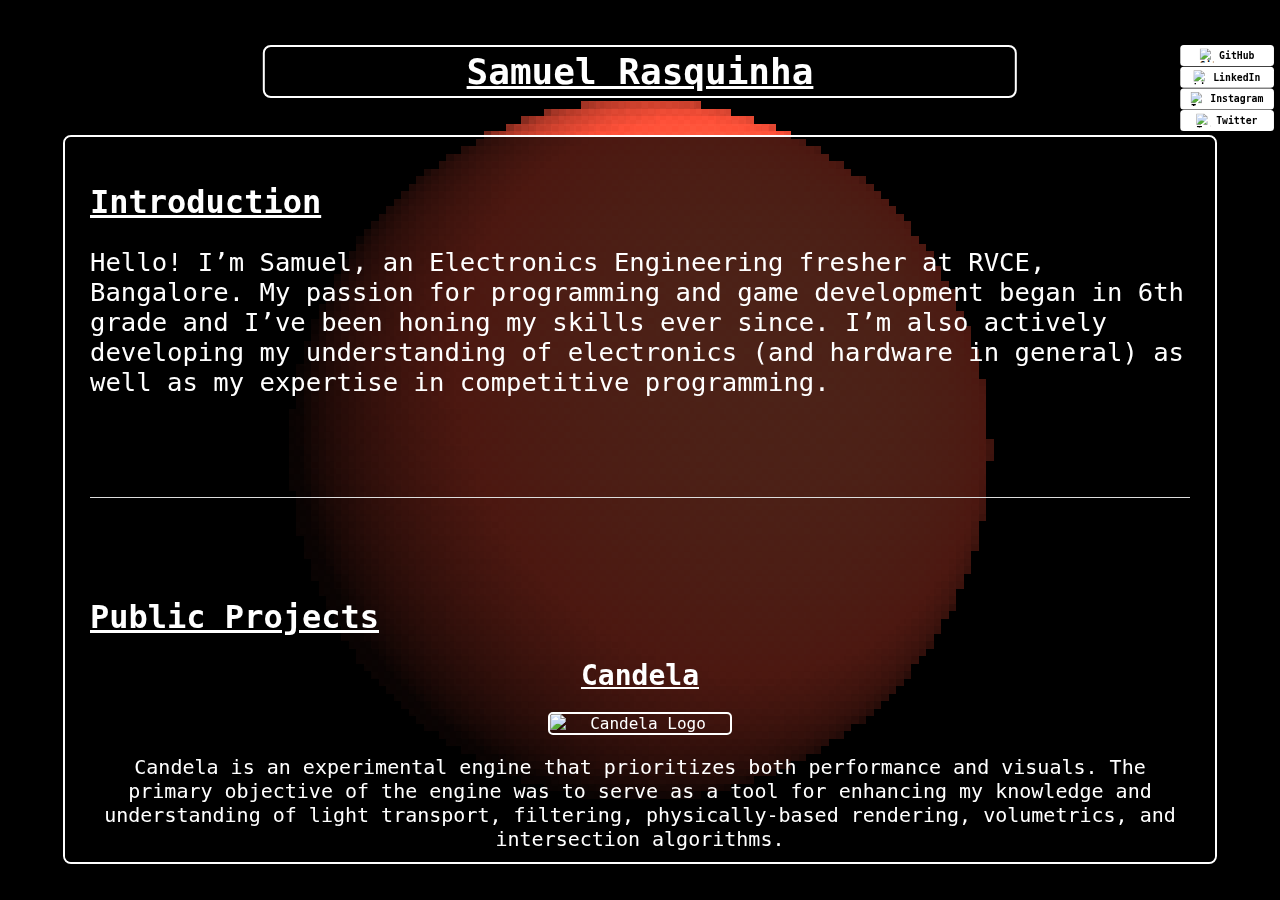
==== commit 362f28c4: "ye" ====
--- a/index.html
+++ b/index.html
@@ -1,215 +1,364 @@
-<!DOCTYPE HTML>
-<!--
-	Forty by HTML5 UP
-	html5up.net | @ajlkn
-	Free for personal and commercial use under the CCA 3.0 license (html5up.net/license)
--->
-<html>
-	<head>
-		<title>Forty by HTML5 UP</title>
-		<meta charset="utf-8" />
-		<meta name="viewport" content="width=device-width, initial-scale=1, user-scalable=no" />
-		<link rel="stylesheet" href="assets/css/main.css" />
-		<noscript><link rel="stylesheet" href="assets/css/noscript.css" /></noscript>
-	</head>
-	<body class="is-preload">
-
-		<!-- Wrapper -->
-			<div id="wrapper">
-
-				<!-- Header -->
-					<header id="header" class="alt">
-						<a href="index.html" class="logo"><strong>Forty</strong> <span>by HTML5 UP</span></a>
-						<nav>
-							<a href="#menu">Menu</a>
-						</nav>
-					</header>
-
-				<!-- Menu -->
-					<nav id="menu">
-						<ul class="links">
-							<li><a href="index.html">Home</a></li>
-							<li><a href="landing.html">Landing</a></li>
-							<li><a href="generic.html">Generic</a></li>
-							<li><a href="elements.html">Elements</a></li>
-						</ul>
-						<ul class="actions stacked">
-							<li><a href="#" class="button primary fit">Get Started</a></li>
-							<li><a href="#" class="button fit">Log In</a></li>
-						</ul>
-					</nav>
-
-				<!-- Banner -->
-					<section id="banner" class="major">
-						<div class="inner">
-							<header class="major">
-								<h1>Hi, my name is Forty</h1>
-							</header>
-							<div class="content">
-								<p>A responsive site template designed by HTML5 UP<br />
-								and released under the Creative Commons.</p>
-								<ul class="actions">
-									<li><a href="#one" class="button next scrolly">Get Started</a></li>
-								</ul>
-							</div>
-						</div>
-					</section>
-
-				<!-- Main -->
-					<div id="main">
-
-						<!-- One -->
-							<section id="one" class="tiles">
-								<article>
-									<span class="image">
-										<img src="images/pic01.jpg" alt="" />
-									</span>
-									<header class="major">
-										<h3><a href="landing.html" class="link">Aliquam</a></h3>
-										<p>Ipsum dolor sit amet</p>
-									</header>
-								</article>
-								<article>
-									<span class="image">
-										<img src="images/pic02.jpg" alt="" />
-									</span>
-									<header class="major">
-										<h3><a href="landing.html" class="link">Tempus</a></h3>
-										<p>feugiat amet tempus</p>
-									</header>
-								</article>
-								<article>
-									<span class="image">
-										<img src="images/pic03.jpg" alt="" />
-									</span>
-									<header class="major">
-										<h3><a href="landing.html" class="link">Magna</a></h3>
-										<p>Lorem etiam nullam</p>
-									</header>
-								</article>
-								<article>
-									<span class="image">
-										<img src="images/pic04.jpg" alt="" />
-									</span>
-									<header class="major">
-										<h3><a href="landing.html" class="link">Ipsum</a></h3>
-										<p>Nisl sed aliquam</p>
-									</header>
-								</article>
-								<article>
-									<span class="image">
-										<img src="images/pic05.jpg" alt="" />
-									</span>
-									<header class="major">
-										<h3><a href="landing.html" class="link">Consequat</a></h3>
-										<p>Ipsum dolor sit amet</p>
-									</header>
-								</article>
-								<article>
-									<span class="image">
-										<img src="images/pic06.jpg" alt="" />
-									</span>
-									<header class="major">
-										<h3><a href="landing.html" class="link">Etiam</a></h3>
-										<p>Feugiat amet tempus</p>
-									</header>
-								</article>
-							</section>
-
-						<!-- Two -->
-							<section id="two">
-								<div class="inner">
-									<header class="major">
-										<h2>Massa libero</h2>
-									</header>
-									<p>Nullam et orci eu lorem consequat tincidunt vivamus et sagittis libero. Mauris aliquet magna magna sed nunc rhoncus pharetra. Pellentesque condimentum sem. In efficitur ligula tate urna. Maecenas laoreet massa vel lacinia pellentesque lorem ipsum dolor. Nullam et orci eu lorem consequat tincidunt. Vivamus et sagittis libero. Mauris aliquet magna magna sed nunc rhoncus amet pharetra et feugiat tempus.</p>
-									<ul class="actions">
-										<li><a href="landing.html" class="button next">Get Started</a></li>
-									</ul>
-								</div>
-							</section>
-
-					</div>
-
-				<!-- Contact -->
-					<section id="contact">
-						<div class="inner">
-							<section>
-								<form method="post" action="#">
-									<div class="fields">
-										<div class="field half">
-											<label for="name">Name</label>
-											<input type="text" name="name" id="name" />
-										</div>
-										<div class="field half">
-											<label for="email">Email</label>
-											<input type="text" name="email" id="email" />
-										</div>
-										<div class="field">
-											<label for="message">Message</label>
-											<textarea name="message" id="message" rows="6"></textarea>
-										</div>
-									</div>
-									<ul class="actions">
-										<li><input type="submit" value="Send Message" class="primary" /></li>
-										<li><input type="reset" value="Clear" /></li>
-									</ul>
-								</form>
-							</section>
-							<section class="split">
-								<section>
-									<div class="contact-method">
-										<span class="icon solid alt fa-envelope"></span>
-										<h3>Email</h3>
-										<a href="#">information@untitled.tld</a>
-									</div>
-								</section>
-								<section>
-									<div class="contact-method">
-										<span class="icon solid alt fa-phone"></span>
-										<h3>Phone</h3>
-										<span>(000) 000-0000 x12387</span>
-									</div>
-								</section>
-								<section>
-									<div class="contact-method">
-										<span class="icon solid alt fa-home"></span>
-										<h3>Address</h3>
-										<span>1234 Somewhere Road #5432<br />
-										Nashville, TN 00000<br />
-										United States of America</span>
-									</div>
-								</section>
-							</section>
-						</div>
-					</section>
-
-				<!-- Footer -->
-					<footer id="footer">
-						<div class="inner">
-							<ul class="icons">
-								<li><a href="#" class="icon brands alt fa-twitter"><span class="label">Twitter</span></a></li>
-								<li><a href="#" class="icon brands alt fa-facebook-f"><span class="label">Facebook</span></a></li>
-								<li><a href="#" class="icon brands alt fa-instagram"><span class="label">Instagram</span></a></li>
-								<li><a href="#" class="icon brands alt fa-github"><span class="label">GitHub</span></a></li>
-								<li><a href="#" class="icon brands alt fa-linkedin-in"><span class="label">LinkedIn</span></a></li>
-							</ul>
-							<ul class="copyright">
-								<li>&copy; Untitled</li><li>Design: <a href="https://html5up.net">HTML5 UP</a></li>
-							</ul>
-						</div>
-					</footer>
-
-			</div>
-
-		<!-- Scripts -->
-			<script src="assets/js/jquery.min.js"></script>
-			<script src="assets/js/jquery.scrolly.min.js"></script>
-			<script src="assets/js/jquery.scrollex.min.js"></script>
-			<script src="assets/js/browser.min.js"></script>
-			<script src="assets/js/breakpoints.min.js"></script>
-			<script src="assets/js/util.js"></script>
-			<script src="assets/js/main.js"></script>
-
-	</body>
+<!DOCTYPE html>
+<html lang="en">
+<head>
+    <meta charset="UTF-8">
+    <meta name="viewport" content="width=device-width, initial-scale=1.0">
+    <title>WebGL Pixel Art Shader</title>
+    <style>
+        body, html {
+            margin: 0;
+            width: 100%;
+            height: 100%;
+            overflow: hidden;
+            background: black;
+            font-family: Consolas, monospace;
+        }
+        canvas {
+            display: block;
+            width: 100vw;
+            height: 100vh;
+            position: absolute;
+            top: 0;
+            left: 0;
+        }
+        .overlay {
+            position: absolute;
+            top: 5%;
+            left: 50%;
+            transform: translateX(-50%);
+            background: rgba(0, 0, 0, 0.7);
+            padding: 4px;
+            border-radius: 8px;
+            color: white;
+            text-align: center;
+            width: 58%;
+            max-width: 950px;
+            font-size: 36px;
+            font-weight: bold;
+            text-decoration: underline;
+            border: 2px solid white;
+        }
+        .projects {
+			position: absolute;
+			top: 15%;
+			left: 50%;
+			transform: translateX(-50%);
+			width: 95%;
+			max-width: 1100px;
+			background: rgba(0, 0, 0, 0.7);
+			padding: 25px;
+			border-radius: 8px;
+			color: white;
+			max-height: 75vh;
+			overflow-y: auto;
+			scrollbar-width: none;
+			-ms-overflow-style: none;
+			border: 2px solid white;
+		}
+
+		.projects a {
+			color: white; /* Set hyperlink color to white */
+			text-decoration: none; /* Optional: remove underline if desired */
+		}
+
+		.projects a:hover {
+			text-decoration: underline; /* Optional: add underline on hover */
+		}
+
+        .projects::-webkit-scrollbar {
+            display: none;
+        }
+        .project {
+            margin-bottom: 35px;
+            padding-bottom: 35px;
+            border-bottom: 2px solid #bbb;
+            text-align: center;
+        }
+        .project h2 {
+            font-size: 28px;
+            text-decoration: underline;
+            margin-bottom: 12px;
+        }
+        .project p {
+            font-size: 18px;
+            margin-bottom: 12px;
+        }
+        .project img {
+            display: block;
+            max-width: 95%;
+            height: auto;
+            margin: 20px auto;
+            border: 2px solid white;
+            border-radius: 5px;
+        }
+        .buttons {
+			position: absolute;
+			top: 5%;
+			right: 0.5%;
+			display: flex;
+			flex-direction: column;
+			gap: 1px;
+			transform: scale(0.7); /* Scales down the entire container to 60% */
+			transform-origin: top right; /* Keeps the top-right corner fixed while scaling */
+		}
+
+        .buttons a {
+            display: flex;
+            align-items: center;
+            justify-content: center;
+            padding: 5px 15px;
+            background: white;
+            color: black;
+            text-decoration: none;
+            border-radius: 5px;
+            font-size: 14px;
+            font-weight: bold;
+            transition: 0.3s;
+        }
+        .buttons a:hover {
+            background: #4db8ff;
+            color: white;
+        }
+        .buttons img {
+            width: 20px;
+            height: 20px;
+            margin-right: 8px;
+        }
+    </style>
+</head>
+<body>
+    <canvas id="glCanvas"></canvas>
+    <script type="x-shader/x-fragment" id="fragment-shader">
+        precision highp float;
+        uniform vec2 iResolution;
+        uniform float iTime;
+        
+        
+        float Bayer2(vec2 a) {
+            a = floor(a);
+            return fract(a.x / 2. + a.y * a.y * .75);
+        }
+        
+        #define Bayer4(a)   (Bayer2 (.5 *(a)) * .25 + Bayer2(a))
+        #define Bayer8(a)   (Bayer4 (.5 *(a)) * .25 + Bayer2(a))
+        #define Bayer16(a)  (Bayer8 (.5 *(a)) * .25 + Bayer2(a))
+        #define Bayer32(a)  (Bayer16(.5 *(a)) * .25 + Bayer2(a))
+        #define Bayer64(a)  (Bayer32(.5 *(a)) * .25 + Bayer2(a))
+        
+        bool hit(vec3 orig, vec3 dir, vec3 center, float r, out vec3 intersect) {
+            vec3 oc = orig - center;
+            float b = dot(oc, dir);
+            float c = dot(oc, oc) - r * r;
+            if (c > 0.0 && b > 0.0) return false;
+            float discriminant = b * b - c;
+            if (discriminant < 0.0) return false;
+            float t = -b - sqrt(discriminant);
+            if (t < 0.0) return false;
+            intersect = orig + t * dir;
+            return true;
+        }
+		
+		
+		vec3 pal( in float t, in vec3 a, in vec3 b, in vec3 c, in vec3 d )
+		{
+			return a + b*cos( 6.28318*(c*t+d) );
+		}
+        
+        vec4 sph(in vec2 fragCoord) {
+			float off = sin(iTime) * 0.5 + 0.5;
+    
+			vec3 ccol = clamp(pal(off, vec3(0.5,0.5,0.5),vec3(0.5,0.5,0.5),vec3(1.0,1.0,1.0),vec3(0.0,0.33,0.67) ),0.,1.);
+
+
+            vec4 color = vec4(0.3, 0.3, 0.3, 0.1) * 0.;
+            vec2 uv = fragCoord / iResolution.xy;
+            float near = 0.2;
+            vec3 p = vec3(uv * 2.0 - 1.0, near);
+            p.x *= iResolution.x / iResolution.y;
+            vec3 camera = vec3(0.0, 0.0, 5.0);
+            vec3 dir = normalize(p - camera);
+            vec3 sphereCenter = vec3(0.0, 0.0, 0.0);
+            float sphereRadius = 0.8;
+            vec3 intersect;
+            bool isHit = hit(camera, dir, sphereCenter, sphereRadius, intersect);
+            if (isHit) {
+                vec3 light = normalize(vec3(4.0 * sin(iTime * 0.3), 1.0, 4.0 * cos(iTime * 0.3)));
+                vec3 normal = normalize(intersect - sphereCenter);
+                float diffuse = dot(light, normal);
+                color = vec4(ccol * 0.1,0.0);
+				color += max(clamp(diffuse,0.,1.) * vec4(ccol * 255., 255.0) / vec4(255.0), 0.);
+            }
+            return color;
+        }
+		
+		
+        const float VarFlt = 0.5;
+		
+        vec4 colorize(in vec4 color) {
+            vec3 nCol = normalize(color.rgb);
+            float nLen = length(color.rgb);
+			float COLOR_STEP = mix(12.,64.,1. - abs(sin(iTime*VarFlt)  * sin(iTime*VarFlt)));
+            return vec4(nCol * floor((nLen * COLOR_STEP)+0.5) / COLOR_STEP, color.w);
+        }
+        
+        void mainImage(out vec4 fragColor, in vec2 fragCoord) {
+            float ratio = iResolution.y / 720.0;
+			float PIXEL_SIZE = 1. + floor(abs(sin(iTime*VarFlt) * sin(iTime * VarFlt) ) * 16.);
+             vec2 pixel = floor(fragCoord / (PIXEL_SIZE * ratio) + 0.5) * PIXEL_SIZE * ratio;
+
+            vec2 uv = pixel / iResolution.xy;
+            float amount = 0.0;
+            vec4 col;
+            col.r = sph(iResolution.xy * vec2(uv.x + amount, uv.y)).r;
+            col.g = sph(iResolution.xy * uv).g;
+            col.b = sph(iResolution.xy * vec2(uv.x - amount, uv.y)).b;
+            col *= (1.0 - amount * 0.5);
+			col *= 1.3;
+            fragColor = colorize(col) + Bayer32((fragCoord / PIXEL_SIZE)) * 0.02;
+        }
+        
+        void main() {
+            mainImage(gl_FragColor, gl_FragCoord.xy);
+        }
+    </script>
+
+    <div class="overlay">
+        Samuel Rasquinha
+    </div>
+    <div class="projects">
+		<h1><u>Introduction</u></h1>
+		<p style="font-size: 1.6rem;"> Hello! I’m Samuel, an Electronics Engineering fresher at RVCE, Bangalore. My passion for programming and game development began in 6th grade and I’ve been honing my skills ever since.
+I’m also actively developing my understanding of electronics (and hardware in general) as well as my expertise in competitive programming.</p>
+		<hr style="border: 0; height: 1px; background-color: #ddd; margin: 100px 0;">
+		<h1><u>Public Projects</u></h1>
+        <div class="project">
+            <h2><a href="https://github.com/swr06/Candela">Candela</a></h2>
+            <img src="https://github.com/swr06/Candela/raw/MainBranch/Branding/logo.png" alt="Candela Logo" width="180">
+           <p style="font-size: 1.25rem;">Candela is an experimental engine that prioritizes both performance and visuals. The primary objective of the engine was to serve as a tool for enhancing my knowledge and understanding of light transport, filtering, physically-based rendering, volumetrics, and intersection algorithms. </p>
+            <div style="display: flex; justify-content: center; gap: 20px;">
+                <img src="https://github.com/swr06/Candela/raw/MainBranch/Screenshots/18.png" alt="Candela Screenshot 1" width="360">
+                <img src="https://github.com/swr06/Candela/raw/MainBranch/Screenshots/19.png" alt="Candela Screenshot 2" width="360">
+                <img src="https://github.com/swr06/Candela/raw/MainBranch/Screenshots/22.png" alt="Candela Screenshot 3" width="360">
+            </div>
+        </div>
+		
+		<div class="project">
+            <h2><a href="https://github.com/swr06/VoxelPathTracer">VXPT (Voxel Path Tracer)</a></h2>
+            <img src="https://github.com/swr06/VoxelPathTracer/raw/Project-Main/Logo/logo.png" alt="VX Logo" width="180">
+            <p style="font-size: 1.25rem;">A Voxel Path Tracing Engine focusing on performance and graphics. Created as a learning tool for light transport, physically based rendering, volumetrics, and intersection algorithms. Built from scratch with C++17 and modern OpenGL programmable pipeline. </p>
+            <div style="display: flex; justify-content: center; gap: 20px;">
+                <img src="https://github.com/swr06/VoxelPathTracer/raw/Project-Main/Screenshots/glare.png" alt="VXPT Screenshot 1" width="360">
+                <img src="https://github.com/swr06/VoxelPathTracer/raw/Project-Main/Screenshots/craft.png" alt="VXPT Screenshot 2" width="360">
+                <img src="https://github.com/swr06/VoxelPathTracer/raw/Project-Main/Screenshots/n1.png" alt="VXPT Screenshot 3" width="360">
+            </div>
+        </div>
+		
+		<div class="project">
+            <h2><a href="https://github.com/swr06/GLGame">GLGame</a></h2>
+            <img src="https://github.com/swr06/GLGame/raw/master/Branding/logo1.png" alt="GLG Logo" width="600">
+            <p style="font-size: 1.25rem;">GLGame is a Tiny 2D OpenGL Powered Game Engine that is simple, lightweight and easy to use. </p>
+            <div style="display: flex; justify-content: center; gap: 20px;">
+                <img src="https://github.com/swr06/GLGame/raw/master/Docs/Readme/Lighting%20demo.png" alt="VXPT Screenshot 1" width="360">
+                <img src="https://github.com/swr06/GLGame/raw/master/Docs/Readme/Particle%20Demo.png" alt="VXPT Screenshot 2" width="360">
+                <img src="https://github.com/swr06/GLGame/raw/master/Docs/Readme/Lighting%20demo%20-%201.PNG" alt="VXPT Screenshot 3" width="360">
+            </div>
+        </div>
+		
+		<div class="project">
+            <h2><a href="https://github.com/swr06/GPUSimulation">Physarum Transport Networks</a></h2>
+            <p style="font-size: 1.25rem;">A Basic Slime Mould Simulation based on a positive feedback loop and diffusion. </p>
+            <div style="display: flex; justify-content: center; gap: 20px;">
+                <img src="https://github.com/swr06/GPUSimulation/raw/main/Screenshots/1.png" alt="SL Screenshot 1" width="360">
+                <img src="https://github.com/swr06/GPUSimulation/raw/main/Screenshots/3.png" alt="SL Screenshot 2" width="360">
+                <img src="https://github.com/swr06/GPUSimulation/raw/main/Screenshots/4.png" alt="SL Screenshot 3" width="360">
+            </div>
+        </div>
+		
+		<div class="project">
+            <h2><a href="https://github.com/swr06/WaterSurfaceSimulator">Water Surface Simulator</a></h2>
+            <p style="font-size: 1.25rem;">A simple heightmap CPU based fluid simulation.</p>
+            <div style="display: flex; justify-content: center; gap: 20px;">
+                <img src="https://github.com/swr06/WaterSurfaceSimulator/raw/main/Screenshots/1.png" alt="SL Screenshot 1" width="360">
+				<img src="https://github.com/swr06/WaterSurfaceSimulator/raw/main/Screenshots/2.png" alt="SL Screenshot 2" width="360">
+				<img src="https://github.com/swr06/WaterSurfaceSimulator/raw/main/Screenshots/3.png" alt="SL Screenshot 3" width="360">
+            </div>
+        </div>
+		
+		<div class="project">
+            <h2><a href="https://github.com/swr06/YDSE">Young's Slit Experiment Simulation</a></h2>
+            <p style="font-size: 1.25rem;">A simple simulation of young's experiment that supports an arbitrary number of slits.</p>
+            <div style="display: flex; justify-content: center; gap: 20px;">
+                <img src="https://github.com/swr06/YDSE/raw/main/image.png" alt="YD Screenshot 1" width="500">
+            </div>
+        </div>
+		
+		<div class="project">
+            <h2><a href="https://github.com/swr06/VolumetricDisplay">Volumetric Display Simulation</a></h2>
+            <p style="font-size: 1.25rem;">A simple simulation of a volumetric display that uses a rapidly rotating 2D screen to fake a 3D effect.</p>
+            <div style="display: flex; justify-content: center; gap: 20px;">
+                <img src="https://raw.githubusercontent.com/swr06/VolumetricDisplay/refs/heads/main/Source/Res/1.png" alt="VD Screenshot 1" width="360">
+				<img src="https://raw.githubusercontent.com/swr06/VolumetricDisplay/refs/heads/main/Source/Res/2.png" alt="VD Screenshot 1" width="360">
+				<img src="https://raw.githubusercontent.com/swr06/VolumetricDisplay/refs/heads/main/Source/Res/3.png" alt="VD Screenshot 1" width="360">
+            </div>
+        </div>
+		
+		<div class="project">
+            <h2><a href="https://github.com/swr06/ThermalSimulation">Volumetric Heat Simulation</a></h2>
+            <p style="font-size: 1.25rem;">A simple simulation that uses a feedback loop to solve the heat differential over time.</p>
+            <div style="display: flex; justify-content: center; gap: 20px;">
+                <img src="https://github.com/swr06/ThermalSimulation/blob/main/Source/Res/1.png?raw=true" alt="HD Screenshot 1" width="360">
+				<img src="https://github.com/swr06/ThermalSimulation/blob/main/Source/Res/2.png?raw=true" alt="HD Screenshot 1" width="360">
+				<img src="https://github.com/swr06/ThermalSimulation/blob/main/Source/Res/3.png?raw=true" alt="HD Screenshot 1" width="360">
+            </div>
+        </div>
+		
+		<div class="project">
+            <h2>Smooth Grapher</h2>
+            <p style="font-size: 1.25rem;">An attempt to make manim-like math animations from scratch.</p>
+  
+            <div style="display: flex; justify-content: center; gap: 20px;">
+                <img src="https://github.com/swr06/Basic_Archiving_Tool/raw/master/branding/Logo.png" alt="MC Screenshot 1" width="360">
+            </div>
+        </div>
+		
+		
+		<div class="project">
+            <h2><a href="https://github.com/swr06/Minecraft">Minecraft</a></h2>
+            
+            <p style="font-size: 1.25rem;">A Tiny Minecraft clone made with C++17 and OpenGL.</p>
+            <div style="display: flex; justify-content: center; gap: 20px;">
+                <img src="https://github.com/swr06/Minecraft/raw/master/Screenshots/light-2.png" alt="MC Screenshot 1" width="360">
+                <img src="https://github.com/swr06/Minecraft/raw/master/Screenshots/gen-2.png" alt="MC Screenshot 2" width="360">
+                <img src="https://github.com/swr06/Minecraft/raw/master/Screenshots/gen-1.png" alt="MC Screenshot 3" width="360">
+            </div>
+        </div>
+		
+		<div class="project">
+            <h2><a href="https://github.com/swr06/Basic_Archiving_Tool">BAT (Basic Archiving Tool)</a></h2>
+            
+            <p style="font-size: 1.25rem;">A Tiny archiving tool made using C++17.</p>
+            <div style="display: flex; justify-content: center; gap: 20px;">
+                <img src="https://github.com/swr06/Basic_Archiving_Tool/raw/master/branding/Logo.png" alt="MC Screenshot 1" width="360">
+            </div>
+        </div>
+
+    </div>
+    <div class="buttons">
+        <a href="https://github.com/swr06/" target="_blank">
+            <img src="https://cdn.jsdelivr.net/gh/devicons/devicon/icons/github/github-original.svg" alt="GitHub Logo">GitHub
+        </a>
+        <a href="https://www.linkedin.com/in/samuel-wesley-rasquinha-36196b25b/" target="_blank">
+            <img src="https://cdn.jsdelivr.net/gh/devicons/devicon/icons/linkedin/linkedin-original.svg" alt="LinkedIn Logo">LinkedIn
+        </a>
+        <a href="https://www.instagram.com/swr.06/" target="_blank">
+            <img src="https://upload.wikimedia.org/wikipedia/commons/a/a5/Instagram_icon.png" alt="Instagram Logo">Instagram
+        </a>
+        <a href="https://x.com/SamuelRasquinha" target="_blank">
+            <img src="https://cdn.jsdelivr.net/gh/devicons/devicon/icons/twitter/twitter-original.svg" alt="Twitter Logo">Twitter
+        </a>
+    </div>
+	
+
+    <script src="webgl-setup.js"></script>
+</body>
 </html>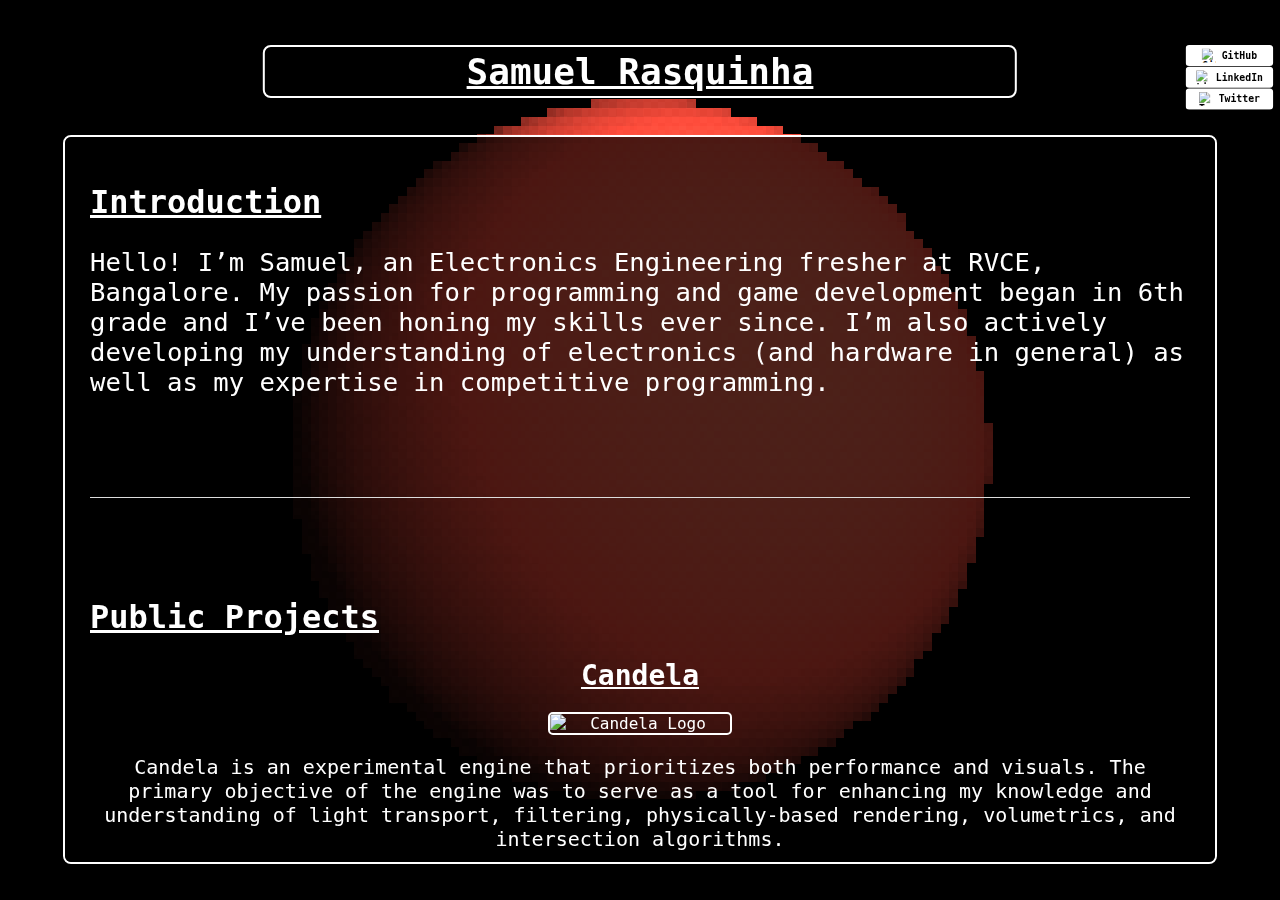
==== commit ccb27807: "ye" ====
--- a/index.html
+++ b/index.html
@@ -317,7 +317,8 @@
             <p style="font-size: 1.25rem;">An attempt to make manim-like math animations from scratch.</p>
   
             <div style="display: flex; justify-content: center; gap: 20px;">
-                <img src="https://github.com/swr06/Basic_Archiving_Tool/raw/master/branding/Logo.png" alt="MC Screenshot 1" width="360">
+                <img src="https://github.com/swr06/swr06.github.io/blob/main/graph.gif?raw=true" alt="G Screenshot 1" width="450">
+				<img src="https://github.com/swr06/swr06.github.io/blob/main/graph2.gif?raw=true" alt="G Screenshot 2" width="450">
             </div>
         </div>
 		
@@ -347,15 +348,15 @@
         <a href="https://github.com/swr06/" target="_blank">
             <img src="https://cdn.jsdelivr.net/gh/devicons/devicon/icons/github/github-original.svg" alt="GitHub Logo">GitHub
         </a>
+		
         <a href="https://www.linkedin.com/in/samuel-wesley-rasquinha-36196b25b/" target="_blank">
             <img src="https://cdn.jsdelivr.net/gh/devicons/devicon/icons/linkedin/linkedin-original.svg" alt="LinkedIn Logo">LinkedIn
         </a>
-        <a href="https://www.instagram.com/swr.06/" target="_blank">
-            <img src="https://upload.wikimedia.org/wikipedia/commons/a/a5/Instagram_icon.png" alt="Instagram Logo">Instagram
-        </a>
+
         <a href="https://x.com/SamuelRasquinha" target="_blank">
             <img src="https://cdn.jsdelivr.net/gh/devicons/devicon/icons/twitter/twitter-original.svg" alt="Twitter Logo">Twitter
         </a>
+		
     </div>
 	
 
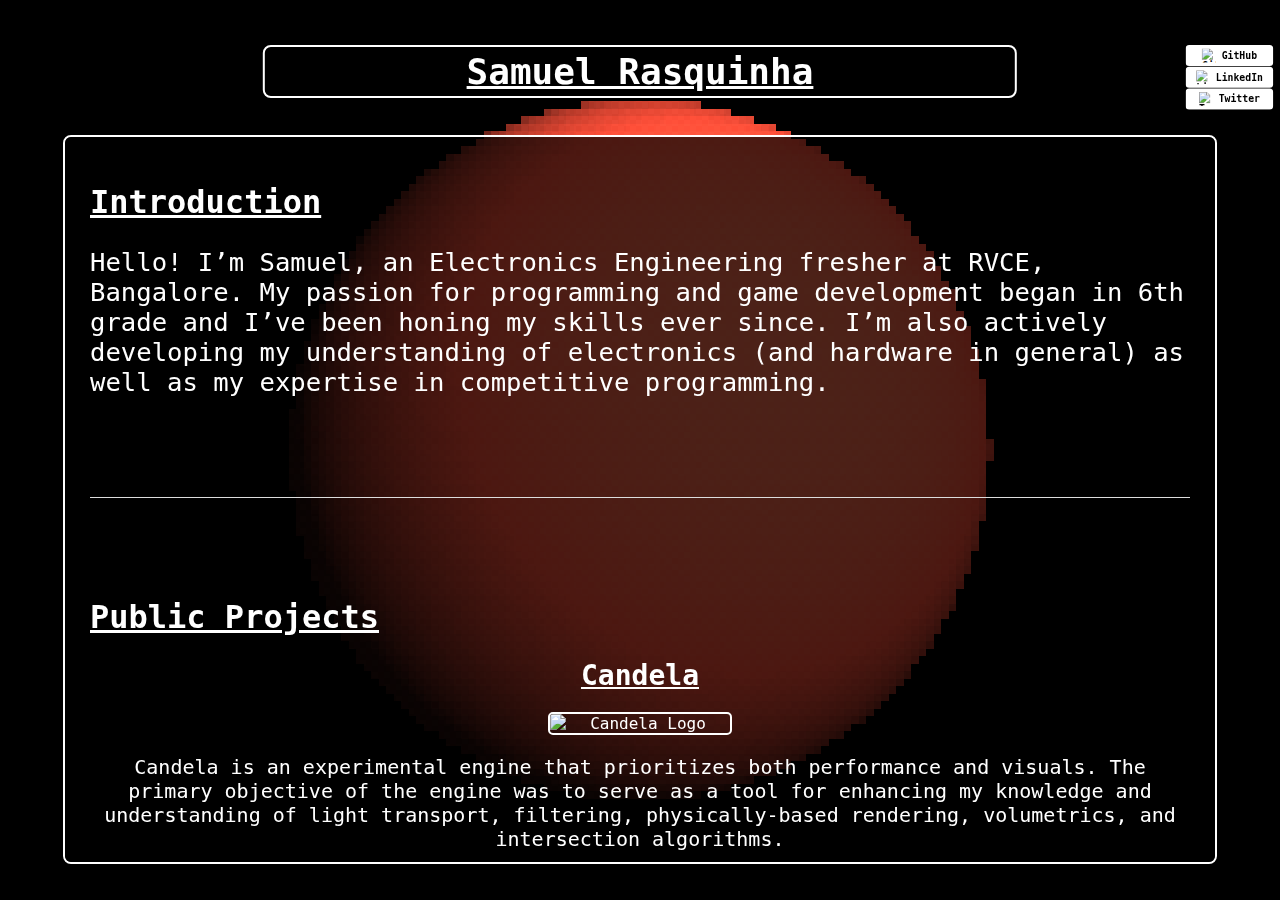
==== commit 21af76bf: "Update index.html" ====
--- a/index.html
+++ b/index.html
@@ -3,7 +3,7 @@
 <head>
     <meta charset="UTF-8">
     <meta name="viewport" content="width=device-width, initial-scale=1.0">
-    <title>WebGL Pixel Art Shader</title>
+    <title>swr06 - Portfolio</title>
     <style>
         body, html {
             margin: 0;
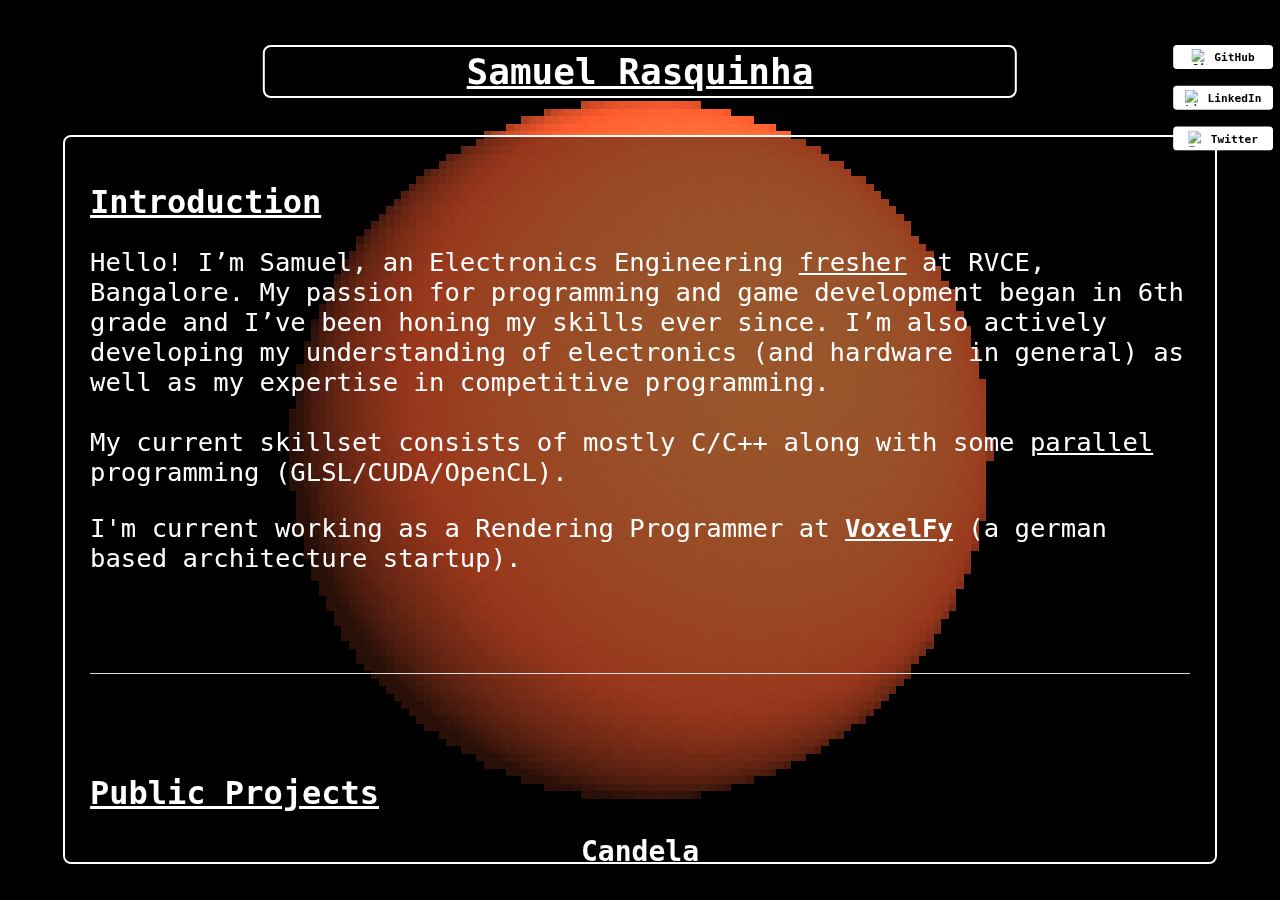
==== commit b0b42194: "ye" ====
--- a/index.html
+++ b/index.html
@@ -45,7 +45,7 @@
 			transform: translateX(-50%);
 			width: 95%;
 			max-width: 1100px;
-			background: rgba(0, 0, 0, 0.7);
+			background: rgba(0, 0, 0, 0.4);
 			padding: 25px;
 			border-radius: 8px;
 			color: white;
@@ -98,7 +98,7 @@
 			display: flex;
 			flex-direction: column;
 			gap: 1px;
-			transform: scale(0.7); /* Scales down the entire container to 60% */
+			transform: scale(0.8); /* Scales down the entire container to 60% */
 			transform-origin: top right; /* Keeps the top-right corner fixed while scaling */
 		}
 
@@ -166,10 +166,7 @@
         
         vec4 sph(in vec2 fragCoord) {
 			float off = sin(iTime) * 0.5 + 0.5;
-    
 			vec3 ccol = clamp(pal(off, vec3(0.5,0.5,0.5),vec3(0.5,0.5,0.5),vec3(1.0,1.0,1.0),vec3(0.0,0.33,0.67) ),0.,1.);
-
-
             vec4 color = vec4(0.3, 0.3, 0.3, 0.1) * 0.;
             vec2 uv = fragCoord / iResolution.xy;
             float near = 0.2;
@@ -185,7 +182,7 @@
                 vec3 light = normalize(vec3(4.0 * sin(iTime * 0.3), 1.0, 4.0 * cos(iTime * 0.3)));
                 vec3 normal = normalize(intersect - sphereCenter);
                 float diffuse = dot(light, normal);
-                color = vec4(ccol * 0.1,0.0);
+                color = vec4(ccol * 0.2,0.0);
 				color += max(clamp(diffuse,0.,1.) * vec4(ccol * 255., 255.0) / vec4(255.0), 0.);
             }
             return color;
@@ -193,7 +190,6 @@
 		
 		
         const float VarFlt = 0.5;
-		
         vec4 colorize(in vec4 color) {
             vec3 nCol = normalize(color.rgb);
             float nLen = length(color.rgb);
@@ -205,7 +201,6 @@
             float ratio = iResolution.y / 720.0;
 			float PIXEL_SIZE = 1. + floor(abs(sin(iTime*VarFlt) * sin(iTime * VarFlt) ) * 16.);
              vec2 pixel = floor(fragCoord / (PIXEL_SIZE * ratio) + 0.5) * PIXEL_SIZE * ratio;
-
             vec2 uv = pixel / iResolution.xy;
             float amount = 0.0;
             vec4 col;
@@ -227,8 +222,11 @@
     </div>
     <div class="projects">
 		<h1><u>Introduction</u></h1>
-		<p style="font-size: 1.6rem;"> Hello! I’m Samuel, an Electronics Engineering fresher at RVCE, Bangalore. My passion for programming and game development began in 6th grade and I’ve been honing my skills ever since.
-I’m also actively developing my understanding of electronics (and hardware in general) as well as my expertise in competitive programming.</p>
+		<p style="font-size: 1.6rem;"> Hello! I’m Samuel, an Electronics Engineering <u>fresher</u> at RVCE, Bangalore. My passion for programming and game development began in 6th grade and I’ve been honing my skills ever since.
+I’m also actively developing my understanding of electronics (and hardware in general) as well as my expertise in competitive programming. 
+<br><br>My current skillset consists of mostly C/C++ along with some <u>parallel</u> programming (GLSL/CUDA/OpenCL).</p>
+		
+<p style="font-size: 1.6rem;"> I'm current working as a Rendering Programmer at <u><b><a href="http://voxelfy.de/" target="_blank">VoxelFy</a></u></b> (a german based architecture startup).</p>
 		<hr style="border: 0; height: 1px; background-color: #ddd; margin: 100px 0;">
 		<h1><u>Public Projects</u></h1>
         <div class="project">
@@ -342,17 +340,30 @@
                 <img src="https://github.com/swr06/Basic_Archiving_Tool/raw/master/branding/Logo.png" alt="MC Screenshot 1" width="360">
             </div>
         </div>
-
+		
+
+		<h1><u>WIP Projects</u></h1>
+		<div class="project">
+            <h2>YACE (Yet Another Chess Engine)</h2>
+            
+            <p style="font-size: 1.25rem;">A WIP Chess Engine made in collaboration with <u><a href="https://github.com/p41nt">shob:wq</a></u></p>
+            <div style="display: flex; justify-content: center; gap: 20px;">
+                <img src="https://github.com/swr06/swr06.github.io/blob/main/y1.png?raw=true" alt="Y Screenshot 1" width="400">
+                <img src="https://github.com/swr06/swr06.github.io/blob/main/y2.png?raw=true" alt="Y Screenshot 2" width="400">
+            </div>
+        </div>
+		
     </div>
     <div class="buttons">
         <a href="https://github.com/swr06/" target="_blank">
             <img src="https://cdn.jsdelivr.net/gh/devicons/devicon/icons/github/github-original.svg" alt="GitHub Logo">GitHub
         </a>
 		
+		<br> 
         <a href="https://www.linkedin.com/in/samuel-wesley-rasquinha-36196b25b/" target="_blank">
             <img src="https://cdn.jsdelivr.net/gh/devicons/devicon/icons/linkedin/linkedin-original.svg" alt="LinkedIn Logo">LinkedIn
         </a>
-
+		<br>
         <a href="https://x.com/SamuelRasquinha" target="_blank">
             <img src="https://cdn.jsdelivr.net/gh/devicons/devicon/icons/twitter/twitter-original.svg" alt="Twitter Logo">Twitter
         </a>
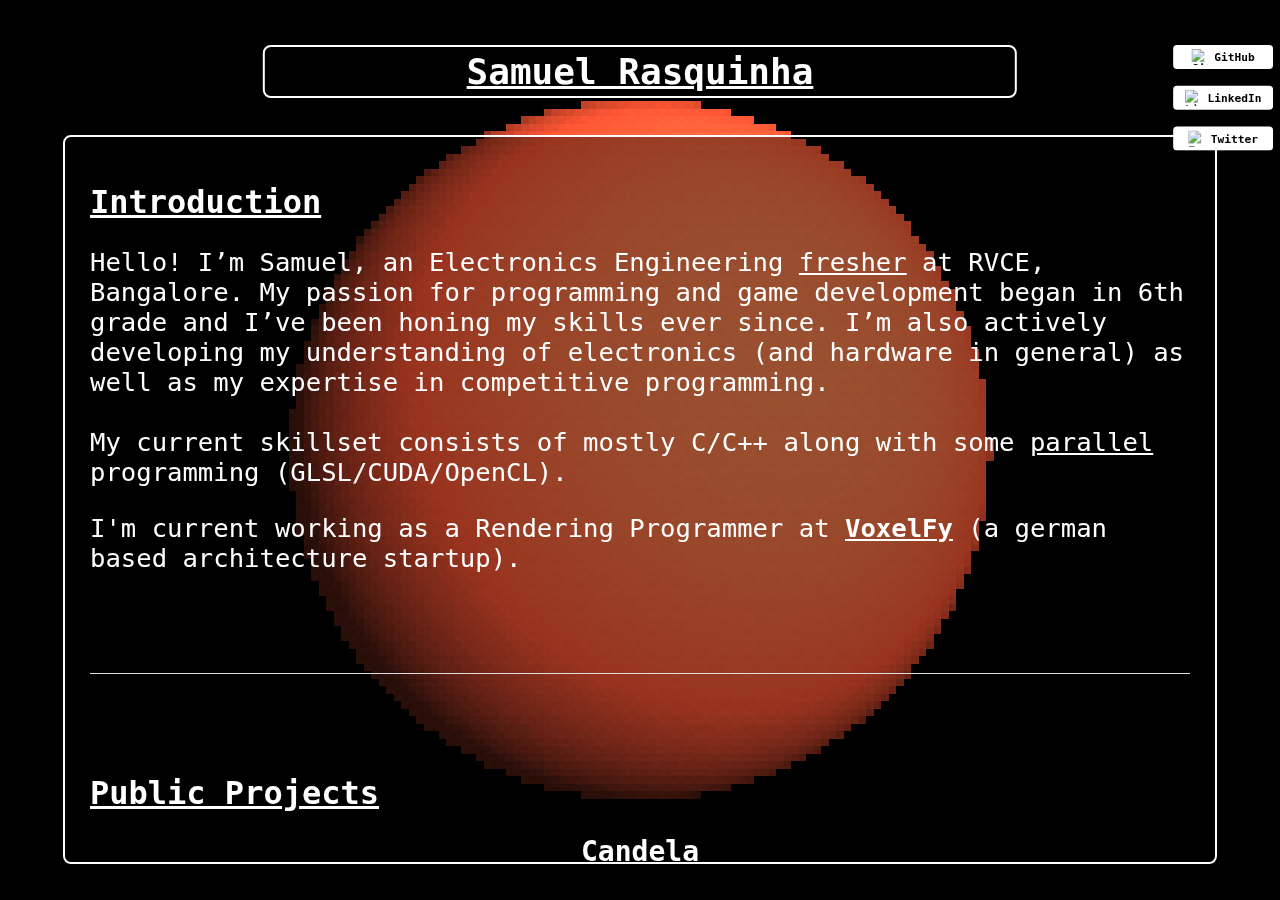
==== commit 52a1b699: "Update index.html" ====
--- a/index.html
+++ b/index.html
@@ -2,7 +2,8 @@
 <html lang="en">
 <head>
     <meta charset="UTF-8">
-    <meta name="viewport" content="width=device-width, initial-scale=1.0">
+    <!-- <meta name="viewport" content="width=device-width, initial-scale=1.0"> -->
+	<meta name="viewport" content="width=1024">
     <title>swr06 - Portfolio</title>
     <style>
         body, html {
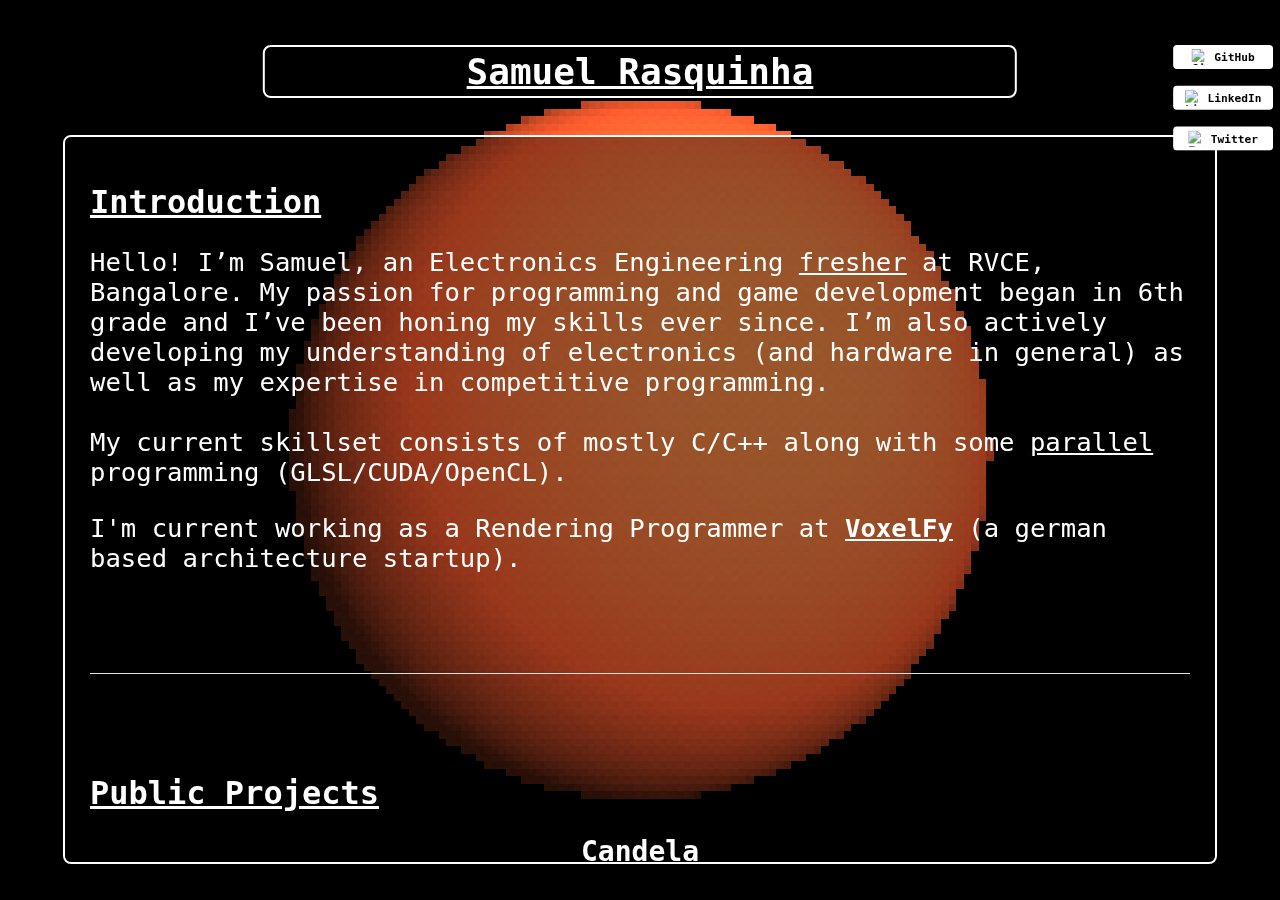
==== commit 8533a53f: "Update index.html" ====
--- a/index.html
+++ b/index.html
@@ -282,6 +282,16 @@
 				<img src="https://github.com/swr06/WaterSurfaceSimulator/raw/main/Screenshots/3.png" alt="SL Screenshot 3" width="360">
             </div>
         </div>
+
+	    <div class="project">
+            <h2><a href="https://github.com/swr06/Lensing">Gravitational Lensing</a></h2>
+            <p style="font-size: 1.25rem;">A simple gravitational lensing simulation. </p>
+            <div style="display: flex; justify-content: center; gap: 20px;">
+                <img src="https://github.com/swr06/Lensing/raw/main/Screenshots/1.png" alt="GL Screenshot 1" width="360">
+                <img src="https://github.com/swr06/Lensing/raw/main/Screenshots/3.png" alt="GL Screenshot 2" width="360">
+                <img src="https://github.com/swr06/Lensing/raw/main/Screenshots/4.png" alt="GL Screenshot 3" width="360">
+            </div>
+        </div>
 		
 		<div class="project">
             <h2><a href="https://github.com/swr06/YDSE">Young's Slit Experiment Simulation</a></h2>
@@ -374,4 +384,4 @@
 
     <script src="webgl-setup.js"></script>
 </body>
-</html>+</html>
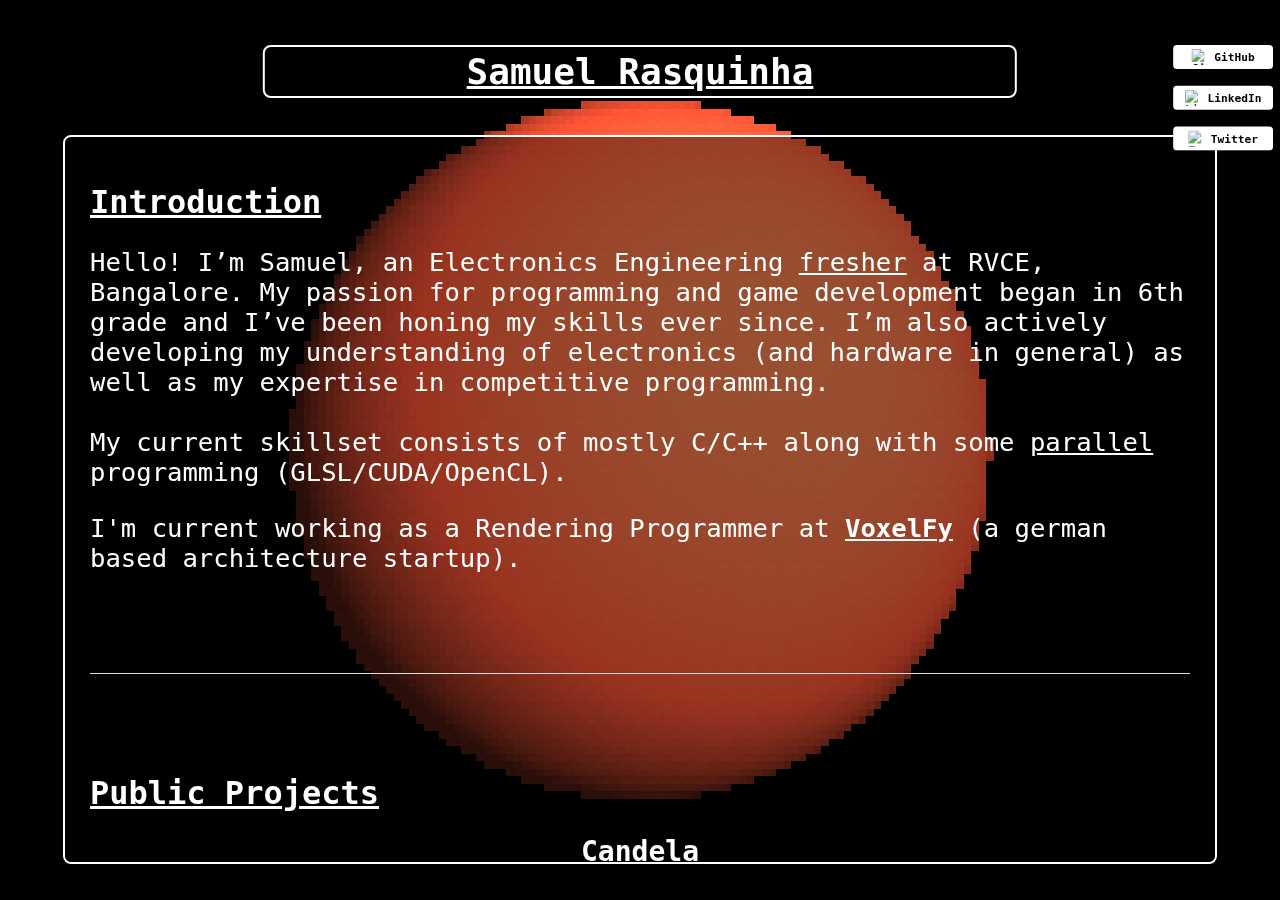
==== commit 021e0cf6: "Update index.html" ====
--- a/index.html
+++ b/index.html
@@ -288,8 +288,8 @@
             <p style="font-size: 1.25rem;">A simple gravitational lensing simulation. </p>
             <div style="display: flex; justify-content: center; gap: 20px;">
                 <img src="https://github.com/swr06/Lensing/raw/main/Screenshots/1.png" alt="GL Screenshot 1" width="360">
-                <img src="https://github.com/swr06/Lensing/raw/main/Screenshots/3.png" alt="GL Screenshot 2" width="360">
-                <img src="https://github.com/swr06/Lensing/raw/main/Screenshots/4.png" alt="GL Screenshot 3" width="360">
+                <img src="https://github.com/swr06/Lensing/raw/main/Screenshots/2.png" alt="GL Screenshot 2" width="360">
+                <img src="https://github.com/swr06/Lensing/raw/main/Screenshots/3.png" alt="GL Screenshot 3" width="360">
             </div>
         </div>
 		
